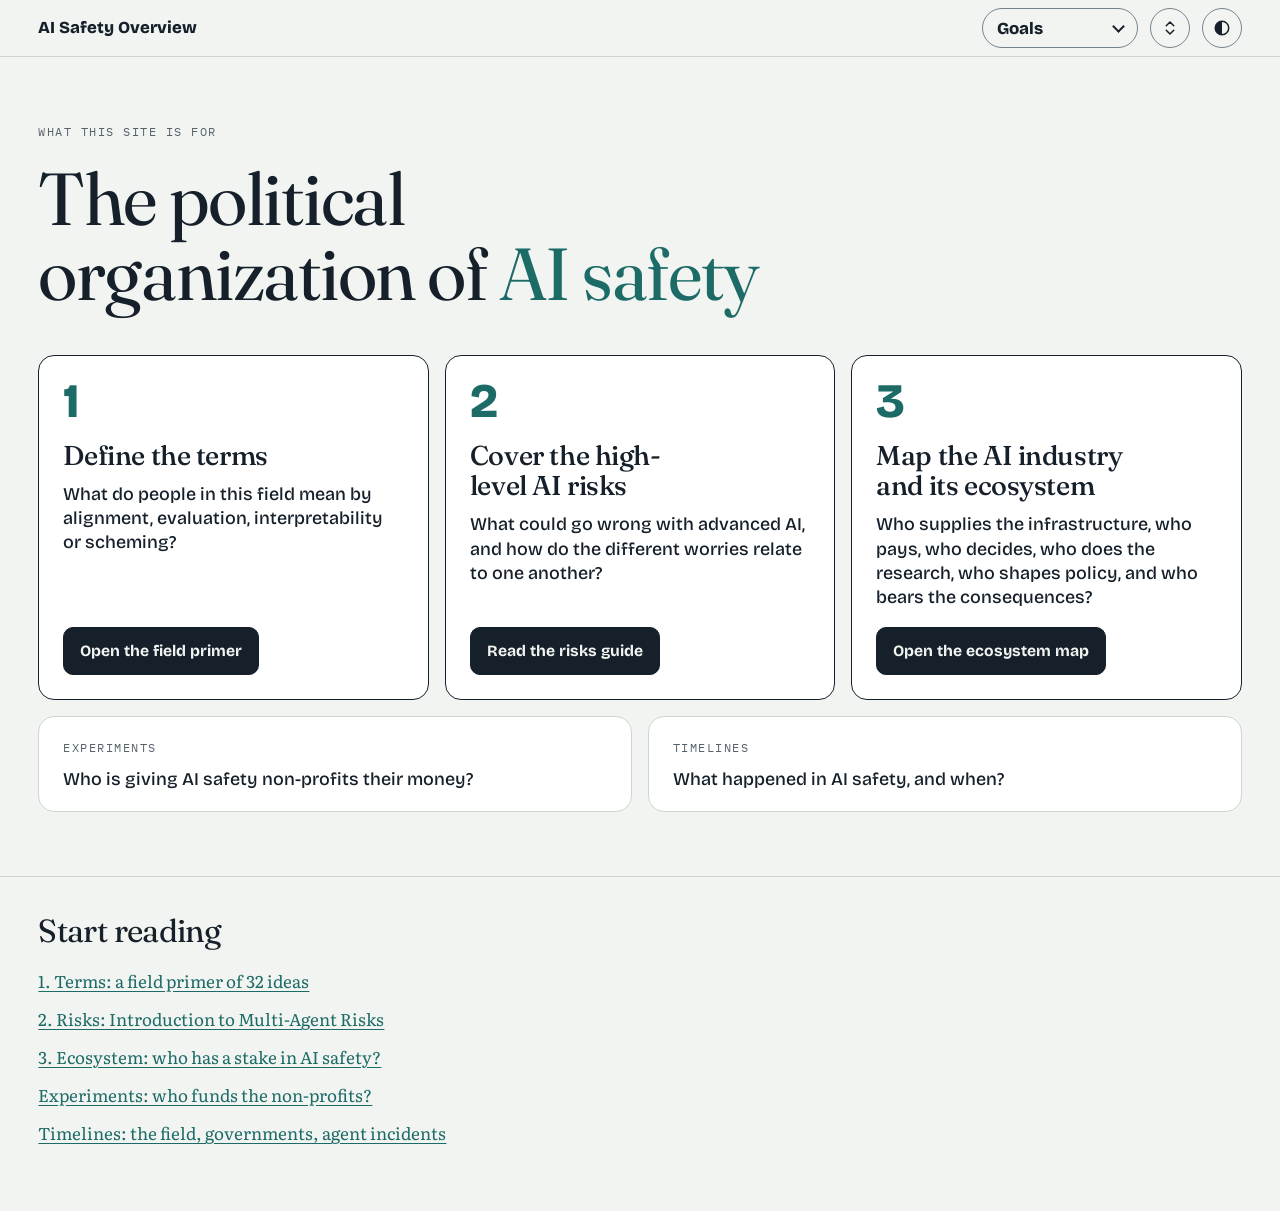
==== index.html @ 22761ad8 "Goals page: drop the on-the-site/not-yet layers and the later goals, and give the three cards one sh" ====
<!doctype html>
<html lang="en">
<head>
<meta charset="utf-8">
<meta name="viewport" content="width=device-width, initial-scale=1">
<title>AI Safety Overview</title>
<meta name="description" content="AI safety for political scientists: the risks, the terms, and who holds the money and the power.">
<meta name="color-scheme" content="light dark">
<script>var t = null; try { t = localStorage.getItem("wam-theme"); } catch (e) {} document.documentElement.setAttribute("data-theme", t === "dark" ? "dark" : "light");
/* The page is shown once it is built (see the last script in the body), so nothing shifts as it loads. */
document.documentElement.classList.add("pre"); setTimeout(function () { document.documentElement.classList.remove("pre"); }, 2500);</script>
<link rel="expect" href="#page-end" blocking="render">
<script type="speculationrules">{"prerender":[{"where":{"selector_matches":"a[href$='.html'], a[href*='.html#']"},"eagerness":"moderate"}]}</script>
<link rel="preconnect" href="https://fonts.googleapis.com">
<link rel="preconnect" href="https://fonts.gstatic.com" crossorigin>
<link rel="stylesheet" href="https://fonts.googleapis.com/css2?family=Fraunces:opsz,wght@9..144,300..700&family=Bricolage+Grotesque:opsz,wght@12..96,500;12..96,700;12..96,800&family=Literata:ital,opsz,wght@0,7..72,400;0,7..72,600;1,7..72,400&family=IBM+Plex+Mono:wght@400;500&display=swap">
<link rel="stylesheet" href="site.css?v=8">
<link rel="stylesheet" href="explore.css?v=2">
<link rel="stylesheet" href="visuals.css?v=2">
<style>
/* Goals page: three doors and two side pages. */
/* A slight margin: the page sits in a 1560px column, narrower than the site's widest and wider than a reading page. */
:root { --wrap: 1560px; }
.hero { padding-block: 64px 44px; display: grid; gap: 20px; }
.hero h1 { max-width: 50rem; }
@media (max-width: 900px) { .hero { padding-block: 40px 28px; } }
.hero h1 { font-size: clamp(2.6rem, 7vw, 4.6rem); font-weight: 400; letter-spacing: -0.02em; line-height: 1.02; }
.hero h1 span { color: var(--accent); }

/* Three doors, all the same shape: question on top, link pinned to the bottom. */
.goals { list-style: none; margin: 0; padding: 0; display: grid; grid-template-columns: repeat(3, minmax(0, 1fr)); gap: 16px; align-items: stretch; }
@media (max-width: 960px) { .goals { grid-template-columns: minmax(0, 1fr); } }
.goal { background: var(--surface); border: 1.5px solid var(--ink); border-radius: 16px; padding: 24px; display: flex; flex-direction: column; gap: 16px; min-width: 0; }
.door-art { margin: -6px -6px 0; border-radius: 10px; overflow: hidden; }
.goal-num { font-family: var(--font-display); font-weight: 800; font-size: 3rem; line-height: .9; color: var(--accent); letter-spacing: -0.03em; }
.goal-main { flex: 1; display: grid; grid-template-rows: auto 1fr auto; gap: 12px; }
.goal-main .asks { font-family: var(--font-display); font-weight: 500; font-size: 1.12rem; line-height: 1.35; }
.goal-main .btn { justify-self: start; align-self: end; margin-top: 6px; }


.extras { display: grid; grid-template-columns: repeat(2, minmax(0, 1fr)); gap: 16px; margin-top: 16px; }
@media (max-width: 720px) { .extras { grid-template-columns: minmax(0, 1fr); } }
.extra { background: var(--surface); border: 1px solid var(--line); border-radius: 16px; padding: 20px 24px; display: grid; gap: 10px; align-content: start; text-decoration: none; color: var(--ink); transition: border-color .15s; }
.extra:hover { border-color: var(--ink); }
.extra .asks { font-family: var(--font-display); font-weight: 500; font-size: 1.12rem; line-height: 1.35; }

</style>
</head>
<body>
<a class="skip" href="#main">Skip to content</a>

<header class="topbar">
  <div class="bar">
    <a class="site-name" href="index.html" aria-label="AI Safety Overview"><svg viewBox="0 0 24 24" fill="none" stroke="currentColor" stroke-width="2" stroke-linecap="round" stroke-linejoin="round" aria-hidden="true"><path d="M4 11l8-7 8 7v9h-5v-6H9v6H4z"/></svg><span>AI Safety Overview</span></a>
    <div class="site-menu">
      <button class="site-btn" id="siteBtn" type="button" aria-expanded="false" aria-controls="siteLinks" title="Site pages"><span class="site-page" id="sitePage">Goals</span></button>
      <nav class="site-links" id="siteLinks" aria-label="Site pages">
        <a href="index.html" aria-current="page">Goals</a>
        <a href="terms.html"><span class="n">1</span>Terms</a>
        <a href="multi-agent-risks.html"><span class="n">2</span>Risks</a>
        <a href="ecosystem.html"><span class="n">3</span>Ecosystem</a>
        <a href="experiments.html">Experiments</a>
        <a href="timelines.html">Timelines</a>
      </nav>
    </div>
    <button class="icon-btn" id="themeBtn" type="button" aria-label="Switch colour theme"><svg viewBox="0 0 24 24" fill="none" stroke="currentColor" stroke-width="2" aria-hidden="true"><circle cx="12" cy="12" r="9"/><path d="M12 3a9 9 0 0 0 0 18z" fill="currentColor" stroke="none"/></svg></button>
  </div>
</header>

<main id="main" tabindex="-1">
  <div class="wrap">
    <div class="hero">
      <span class="eyebrow">What this site is for</span>
      <h1>The political organization of <span>AI safety</span></h1>
    </div>

    <!-- ============ THE THREE GOALS ============ -->
    <section aria-labelledby="goalsHead" style="padding-bottom:24px">
      <h2 class="vh" id="goalsHead">The three goals</h2>
      <ol class="goals">
        <li class="goal" id="goal-terms">
          <figure class="slot door-art" data-visual="door-terms" hidden></figure>
          <span class="goal-num" aria-hidden="true">1</span>
          <div class="goal-main">
            <h3>Define the terms</h3>
            <p class="asks">What do people in this field mean by alignment, evaluation, interpretability or scheming?</p>
            <a class="btn" href="terms.html">Open the field primer</a>
          </div>
        </li>

        <li class="goal" id="goal-risks">
          <figure class="slot door-art" data-visual="door-risks" hidden></figure>
          <span class="goal-num" aria-hidden="true">2</span>
          <div class="goal-main">
            <h3>Cover the high-level AI risks</h3>
            <p class="asks">What could go wrong with advanced AI, and how do the different worries relate to one another?</p>
            <a class="btn" href="multi-agent-risks.html">Read the risks guide</a>
          </div>
        </li>

        <li class="goal" id="goal-ecosystem">
          <figure class="slot door-art" data-visual="door-ecosystem" hidden></figure>
          <span class="goal-num" aria-hidden="true">3</span>
          <div class="goal-main">
            <h3>Map the AI industry and its ecosystem</h3>
            <p class="asks">Who supplies the infrastructure, who pays, who decides, who does the research, who shapes policy, and who bears the consequences?</p>
            <a class="btn" href="ecosystem.html">Open the ecosystem map</a>
          </div>
        </li>
      </ol>
      <div class="extras">
        <a class="extra" href="experiments.html"><span class="eyebrow">Experiments</span><span class="asks">Who is giving AI safety non-profits their money?</span></a>
        <a class="extra" href="timelines.html"><span class="eyebrow">Timelines</span><span class="asks">What happened in AI safety, and when?</span></a>
      </div>
    </section>

  </div>
</main>

<footer>
  <div class="wrap">
    <h2>Start reading</h2>
    <div class="res">
      <a href="terms.html">1. Terms: a field primer of 32 ideas</a>
      <a href="multi-agent-risks.html">2. Risks: Introduction to Multi-Agent Risks</a>
      <a href="ecosystem.html">3. Ecosystem: who has a stake in AI safety?</a>
      <a href="experiments.html">Experiments: who funds the non-profits?</a>
      <a href="timelines.html">Timelines: the field, governments, agent incidents</a>
    </div>
  </div>
</footer>

<script src="site.js?v=4"></script>
<script src="explore.js?v=5"></script>
<script src="visuals.js?v=2"></script>
<i id="page-end" hidden></i>
<script>document.documentElement.classList.remove("pre");</script>
</body>
</html>
---- site.css ----
/* Shared by the goals page (index.html) and the ecosystem page (ecosystem.html).
   Tokens and base components match the inline styles in multi-agent-risks.html. */
:root {
  --bg: #F2F4F1;
  --surface: #FFFFFF;
  --surface-2: #E8ECE7;
  --ink: #16202A;
  --muted: #56626C;
  --line: #CFD6D0;
  --accent: #1D6B67;
  --accent-soft: #D5E7E4;
  --mis: #B07A08;
  --mis-soft: #F4E7C8;
  --con: #B8374A;
  --con-soft: #F5D9DD;
  --col: #5846B4;
  --col-soft: #E2DEF6;
  --line-strong: #74828A;
  --mis-ink: #7A5200;
  --con-ink: #9C2A3D;
  --on-fill: #FFFFFF;
  --font-title: "Fraunces", "Bricolage Grotesque", Georgia, serif;
  --font-display: "Bricolage Grotesque", "Avenir Next", "Segoe UI", system-ui, sans-serif;
  --font-body: "Literata", Georgia, "Times New Roman", serif;
  --font-mono: "IBM Plex Mono", ui-monospace, "SF Mono", Menlo, monospace;
  --measure: 66ch;
  /* One page width for the whole site. The risks guide's rail sits inside this, not beside it. It is wide enough to use a large screen,
     and --gutter is the room kept clear at each side of it. */
  --wrap: 1840px;
  --gutter: clamp(20px, 3vw, 56px);
}
/* Light is the default: each page sets data-theme="light" unless the reader has chosen dark. */
:root[data-theme="light"] { color-scheme: light; }
@media (prefers-color-scheme: dark) {
  :root:not([data-theme="light"]) {
    --bg: #0F1519; --surface: #172027; --surface-2: #1E2931; --ink: #E6ECE9; --muted: #9AA7AF; --line: #2C3943;
    --accent: #5BBDB4; --accent-soft: #173A38;
    --mis: #E3AE45; --mis-soft: #3A2E12; --con: #EE6F80; --con-soft: #3F1D24; --col: #9C8EF2; --col-soft: #29244A;
    --line-strong: #6E7F8A; --mis-ink: #E3AE45; --con-ink: #EE6F80; --on-fill: #0F1519; color-scheme: dark;
  }
}
:root[data-theme="dark"] {
  --bg: #0F1519; --surface: #172027; --surface-2: #1E2931; --ink: #E6ECE9; --muted: #9AA7AF; --line: #2C3943;
  --accent: #5BBDB4; --accent-soft: #173A38;
  --mis: #E3AE45; --mis-soft: #3A2E12; --con: #EE6F80; --con-soft: #3F1D24; --col: #9C8EF2; --col-soft: #29244A;
  --line-strong: #6E7F8A; --mis-ink: #E3AE45; --con-ink: #EE6F80; --on-fill: #0F1519; color-scheme: dark;
}

* { box-sizing: border-box; }
[hidden] { display: none !important; }
html { scroll-behavior: smooth; scroll-padding-top: 72px; }
@media (prefers-reduced-motion: reduce) { html { scroll-behavior: auto; } *, *::before, *::after { animation: none !important; transition: none !important; } }
body { margin: 0; background: var(--bg); color: var(--ink); font-family: var(--font-body); font-size: 17px; line-height: 1.62; accent-color: var(--accent); caret-color: var(--accent); }

/* Moving between pages. The next page is held back until it is built, then the two cross-fade; the bar keeps its place
   through the change. Where the browser cannot do that, the page still appears only once it is built. */
html { background: var(--bg); }
html.pre body { opacity: 0; }
@view-transition { navigation: auto; }
.topbar { view-transition-name: site-bar; }
::view-transition-old(root), ::view-transition-new(root) { animation-duration: .24s; }
@media (prefers-reduced-motion: reduce) {
  ::view-transition-group(*), ::view-transition-old(*), ::view-transition-new(*) { animation: none !important; }
}
::selection { background: var(--accent); color: var(--on-fill); }
main:focus { outline: none; }
.skip { position: absolute; left: 12px; top: -64px; z-index: 40; background: var(--ink); color: var(--bg); font-family: var(--font-display); font-weight: 700; padding: 10px 14px; border-radius: 8px; text-decoration: none; }
.skip:focus { top: 12px; }
.vh { position: absolute; width: 1px; height: 1px; overflow: hidden; clip-path: inset(50%); white-space: nowrap; }
.wrap { max-width: var(--wrap); margin: 0 auto; padding-inline: var(--gutter); }
@media (max-width: 480px) { :root { --gutter: 16px; } body { font-size: 16px; } }

/* Titles are set in Fraunces, light at large sizes and firmer as they get smaller. Labels, buttons and the map keep the display face. */
h1, h2, h3, h4 { font-family: var(--font-title); font-optical-sizing: auto; line-height: 1.12; text-wrap: balance; margin: 0; letter-spacing: -0.02em; }
h1 { font-weight: 400; }
h2 { font-size: clamp(1.9rem, 4.2vw, 2.7rem); font-weight: 400; }
h3 { font-size: clamp(1.35rem, 2.6vw, 1.7rem); font-weight: 500; letter-spacing: -0.015em; }
h4 { font-size: 1.08rem; font-weight: 600; letter-spacing: -0.01em; }
p { margin: 0; text-wrap: pretty; }
a { color: var(--accent); text-underline-offset: 3px; }
a:focus-visible, button:focus-visible, input:focus-visible, select:focus-visible, summary:focus-visible, [tabindex]:focus-visible { outline: 3px solid var(--accent); outline-offset: 2px; border-radius: 4px; }
.prose { max-width: var(--measure); display: grid; gap: 1em; }
.prose ul { margin: 0; padding-left: 1.2em; display: grid; gap: .4em; }
.eyebrow { font-family: var(--font-mono); font-size: .78rem; letter-spacing: .12em; text-transform: uppercase; color: var(--muted); }
.mono { font-family: var(--font-mono); }
.small { font-size: .88rem; color: var(--muted); }
strong { font-weight: 600; }

/* The site's name leads the bar and goes to the goals page. Where the bar is short of room it is a home button. */
.site-name { display: inline-flex; align-items: center; flex: none; min-height: 40px; margin-right: auto; font-family: var(--font-display); font-weight: 800; font-size: 1.05rem; color: var(--ink); text-decoration: none; white-space: nowrap; }
.site-name svg { display: none; width: 18px; height: 18px; }
/* Page menu: the links between the pages of the site, behind one button at the right of the bar. The button names the page it is on.
   It is one width and sits just before the theme switch on every page, so it does not move from page to page. */
.site-menu { position: relative; flex: none; }
.site-btn { display: inline-flex; align-items: center; justify-content: space-between; gap: 10px; box-sizing: border-box; width: 9.75rem; min-height: 40px; padding: 0 14px; background: none; border: 1px solid var(--line-strong); border-radius: 999px; color: var(--ink); font-family: var(--font-display); font-weight: 800; font-size: 1.05rem; white-space: nowrap; cursor: pointer; transition: background-color .15s; }
.site-btn:hover, .site-btn[aria-expanded="true"] { background: var(--surface-2); }
.site-btn::after { content: ""; flex: none; width: 7px; height: 7px; margin-top: -3px; border: solid; border-width: 0 2px 2px 0; transform: rotate(45deg); transition: transform .16s; }
.site-btn[aria-expanded="true"]::after { transform: rotate(-135deg); margin-top: 3px; }
.site-links { display: none; position: absolute; right: 0; top: calc(100% + 8px); z-index: 2; min-width: 15rem; flex-direction: column; gap: 2px; padding: 8px; background: var(--surface); border: 1px solid var(--line); border-radius: 14px; box-shadow: 0 8px 20px -8px rgb(0 0 0 / .35); max-height: calc(100dvh - 100px); overflow-y: auto; }
.site-links.open { display: flex; }
.site-links a { font-family: var(--font-display); font-weight: 500; font-size: 1rem; color: var(--ink); text-decoration: none; padding: 0 12px; min-height: 44px; border-radius: 10px; white-space: nowrap; display: flex; align-items: center; gap: 8px; transition: background-color .15s; }
.site-links a:hover { background: var(--surface-2); }
.site-links a[aria-current] { color: var(--accent); background: var(--accent-soft); font-weight: 700; }
.site-links .n { font-family: var(--font-mono); font-size: .72rem; font-weight: 400; line-height: 1; width: 20px; height: 20px; border-radius: 50%; border: 1.5px solid currentColor; display: grid; place-items: center; flex: none; }
@media (max-width: 1439px) {
  .bar:has(.chapters) .site-name { width: 40px; justify-content: center; border: 1px solid var(--line-strong); border-radius: 50%; }
  .bar:has(.chapters) .site-name span { display: none; }
  .bar:has(.chapters) .site-name svg { display: block; }
}
/* on a phone there is no room for the home button beside a Contents menu; Goals is the first entry of the page menu */
@media (max-width: 480px) { .bar:has(.toc-btn) .site-name { display: none; } .site-btn { width: 9.5rem; padding: 0 12px; } }
@media (max-width: 700px) {
  .site-name { width: 40px; justify-content: center; border: 1px solid var(--line-strong); border-radius: 50%; }
  .site-name span { display: none; }
  .site-name svg { display: block; }
}
@media (pointer: coarse) { .site-btn, .site-name { min-height: 44px; } .site-links a { min-height: 48px; } }
@media (pointer: coarse) and (max-width: 1439px) { .bar:has(.chapters) .site-name { width: 44px; } }
@media (pointer: coarse) and (max-width: 700px) { .site-name { width: 44px; } }

/* The bar: one row on every page, the full width of the window. The site's name, this page's sections, the page menu, the switches.
   Below 1060px the sections fold into a Contents menu. */
.topbar { position: sticky; top: env(safe-area-inset-top, 0px); z-index: 20; background: color-mix(in srgb, var(--bg) 92%, transparent); backdrop-filter: blur(8px); border-bottom: 1px solid var(--line); }
.bar { display: flex; align-items: center; gap: 12px; min-height: 56px; padding-inline: var(--gutter); position: relative; }
.chapters { display: flex; gap: 0; overflow-x: auto; scrollbar-width: none; flex: 1; min-width: 0; }
.chapters::-webkit-scrollbar { display: none; }
.chapters a { font-family: var(--font-display); font-weight: 500; font-size: .86rem; color: var(--muted); text-decoration: none; padding: 0 7px; min-height: 40px; border-radius: 999px; white-space: nowrap; display: inline-flex; align-items: center; gap: 6px; transition: color .15s, background-color .15s; }
.chapters a:hover { color: var(--ink); background: var(--surface-2); }
.chapters a.active { color: var(--accent); background: var(--accent-soft); }
.chapters .n { font-family: var(--font-mono); font-size: .72rem; line-height: 1; width: 20px; height: 20px; border-radius: 50%; border: 1.5px solid var(--line-strong); display: grid; place-items: center; flex: none; }
.chapters a.active .n { border-color: currentColor; }
.progress { position: absolute; left: 0; bottom: -1px; height: 3px; background: var(--accent); width: 100%; transform: scaleX(0); transform-origin: 0 50%; }
.icon-btn { flex: none; width: 40px; height: 40px; display: grid; place-items: center; background: none; border: 1px solid var(--line-strong); color: var(--ink); border-radius: 50%; cursor: pointer; transition: background-color .15s; }
.icon-btn:hover { background: var(--surface-2); }
.icon-btn svg { width: 18px; height: 18px; }
.toc-btn { display: none; margin-left: auto; min-width: 0; align-items: center; gap: 8px; font-family: var(--font-display); font-weight: 600; font-size: .9rem; color: var(--ink); background: none; border: 1px solid var(--line-strong); border-radius: 999px; min-height: 40px; padding: 0 14px; cursor: pointer; }
.toc-btn span { overflow: hidden; text-overflow: ellipsis; white-space: nowrap; }
.toc-btn::after { content: ""; flex: none; width: 7px; height: 7px; margin-top: -3px; border: solid; border-width: 0 2px 2px 0; transform: rotate(45deg); transition: transform .16s; }
.toc-btn[aria-expanded="true"]::after { transform: rotate(-135deg); margin-top: 3px; }
@media (max-width: 1059px) {
  .toc-btn { display: inline-flex; }
  .chapters { display: none; position: absolute; left: 12px; right: 12px; top: calc(100% + 8px); flex-direction: column; gap: 2px; padding: 8px; background: var(--surface); border: 1px solid var(--line); border-radius: 14px; box-shadow: 0 8px 20px -8px rgb(0 0 0 / .35); max-height: calc(100dvh - 140px); overflow-y: auto; }
  .chapters.open { display: flex; }
  .chapters a { min-height: 48px; font-size: 1rem; padding: 0 12px; border-radius: 10px; }
}
@media (max-width: 480px) {
  .bar { gap: 10px; }
  .toc-btn { padding: 0 12px; }
}

.btn { font-family: var(--font-display); font-weight: 700; font-size: .98rem; border-radius: 10px; padding: 10px 16px; min-height: 44px; border: 1.5px solid var(--ink); background: var(--ink); color: var(--bg); cursor: pointer; text-decoration: none; display: inline-flex; align-items: center; gap: 8px; transition: background-color .15s, border-color .15s, color .15s, transform .12s; }
.btn:hover { background: var(--accent); border-color: var(--accent); color: var(--on-fill); }
.btn:active { transform: translateY(1px); }
.btn.ghost { background: transparent; color: var(--ink); }
.btn.ghost:hover { background: var(--surface-2); border-color: var(--ink); color: var(--ink); }
.btn.sm { font-size: .88rem; padding: 7px 14px; border-radius: 8px; min-height: 40px; }

/* Chips are always jump links. */
.chip { font-family: var(--font-display); font-weight: 500; font-size: .88rem; padding: 0 12px; min-height: 36px; display: inline-flex; align-items: center; border-radius: 8px; background: var(--surface-2); color: var(--ink); text-decoration: none; border: 1px solid var(--line-strong); transition: color .15s, border-color .15s; }
.chip:hover { border-color: var(--accent); color: var(--accent); }

section.chapter { padding: 56px 0 24px; border-top: 1px solid var(--line); }
.chapter-head { display: grid; gap: 10px; margin-bottom: 28px; max-width: 48rem; }
.chapter-num { font-family: var(--font-mono); font-size: .8rem; color: var(--accent); letter-spacing: .08em; text-transform: uppercase; }
.sub { padding-top: 40px; display: grid; gap: 22px; }
.tag { font-family: var(--font-mono); font-size: .76rem; text-transform: uppercase; letter-spacing: .1em; padding: 3px 8px; border-radius: 6px; background: var(--surface-2); color: var(--muted); white-space: nowrap; }
.tag.accent { background: var(--accent-soft); color: var(--accent); }
.tag.warn { background: var(--mis-soft); color: var(--mis-ink); }
.callout { background: var(--accent-soft); border-radius: 12px; padding: 16px 18px; max-width: 46rem; font-size: .96rem; }
.callout b { font-family: var(--font-display); }
.link-btn { font: inherit; color: var(--accent); background: none; border: 0; padding: 0; min-height: 40px; text-decoration: underline; text-underline-offset: 3px; cursor: pointer; }

footer { border-top: 1px solid var(--line); padding-block: 36px 60px; margin-top: 40px; }
footer .wrap { display: grid; gap: 14px; }
footer h2 { font-size: clamp(1.5rem, 3vw, 2rem); }
.res { display: grid; gap: 2px; justify-items: start; }
.res a { display: inline-flex; align-items: center; min-height: 36px; }

@media (pointer: coarse) {
  .btn.sm, .chip, .chapters a, .link-btn { min-height: 44px; }
  .icon-btn { width: 44px; height: 44px; }
}
---- explore.css ----
/* Explore layer, shared by every page (see explore.js). Each idea shows a picture and something to try;
   the full text sits one click behind it in a layer. Tokens come from the page; nothing here redefines them. */

/* ---------- Unit: one idea. What it says on the left, what you can try on the right, layers beneath. ---------- */
.unit { --k: var(--accent); --k-ink: var(--accent); --k-soft: var(--accent-soft); }
.unit.mis { --k: var(--mis); --k-ink: var(--mis-ink); --k-soft: var(--mis-soft); }
.unit.con { --k: var(--con); --k-ink: var(--con-ink); --k-soft: var(--con-soft); }
.unit.col { --k: var(--col); --k-ink: var(--col); --k-soft: var(--col-soft); }
.unit-top { display: grid; gap: 22px 44px; align-items: start; }
.unit-say { display: grid; gap: 18px; align-content: start; min-width: 0; }
@media (min-width: 1000px) {
  .unit-top:has(> .stage > :not([hidden])) { grid-template-columns: minmax(0, .82fr) minmax(0, 1.18fr); }
  .unit-top:has(> .stage > :not([hidden])) > .unit-say { position: sticky; top: 88px; }
}
.stage { display: grid; gap: 16px; min-width: 0; }
.stage:not(:has(> :not([hidden]))) { display: none; }

/* The everyday example that makes the definition concrete. */
.picture { margin: 0; display: grid; gap: 6px; max-width: 40rem; }
/* the label carries the unit's colour with a short rule beside it; the example itself has no box or bar */
.picture-label { display: flex; align-items: center; gap: 10px; font-family: var(--font-mono); font-size: .74rem; letter-spacing: .1em; text-transform: uppercase; color: var(--k-ink); }
.picture-label::after { content: ""; flex: 0 1 3rem; height: 1px; background: var(--k); }
.picture p { font-size: 1.04rem; }

/* A visual slot. Empty slots stay hidden until visuals.js registers something for them. */
[data-visual][hidden] { display: none !important; }
.slot { margin: 0; min-width: 0; }
.slot > svg, .slot > img, .slot > canvas { display: block; width: 100%; height: auto; }
.lab-stage { display: grid; gap: 16px; min-width: 0; }

/* ---------- Layer: a closed row that says what is inside it. ---------- */
.layers { display: grid; gap: 8px; max-width: 64rem; }
.layers-label { font-family: var(--font-mono); font-size: .74rem; letter-spacing: .1em; text-transform: uppercase; color: var(--muted); margin-bottom: 2px; }
.layer { background: var(--surface); border: 1px solid var(--line); border-radius: 12px; min-width: 0; transition: border-color .15s; }
.layer[open] { border-color: var(--ink); }
/* The title keeps a floor, so in a narrow column the hook's figures wrap onto another line instead of crushing it. */
.layer > summary { list-style: none; cursor: pointer; display: grid; grid-template-columns: 9.6rem minmax(13rem, 1fr) auto 20px; gap: 6px 18px; align-items: center; padding: 12px 16px; min-height: 60px; border-radius: 11px; transition: background-color .15s; }
.layer > summary::-webkit-details-marker { display: none; }
.layer > summary:hover { background: var(--surface-2); }
.layer[open] > summary { border-radius: 11px 11px 0 0; }
/* the marker before the kind fills in once the reader has opened this layer */
.layer-kind { display: inline-flex; align-items: center; gap: 9px; font-family: var(--font-mono); font-size: .74rem; letter-spacing: .09em; text-transform: uppercase; color: var(--k-ink, var(--accent)); }
.layer-kind::before { content: ""; flex: none; width: 9px; height: 9px; border-radius: 50%; border: 1.5px solid var(--k, var(--accent)); transition: background-color .2s; }
.layer.seen .layer-kind::before, .layer[open] .layer-kind::before { background: var(--k, var(--accent)); }
.layer-what { display: grid; gap: 2px; min-width: 0; }
.layer-title { font-family: var(--font-display); font-weight: 700; font-size: 1.04rem; line-height: 1.25; }
.layer-inside { font-size: .86rem; line-height: 1.4; color: var(--muted); }
/* the number that makes the case worth opening */
.layer-hook { display: flex; gap: 6px 18px; flex-wrap: wrap; justify-content: flex-end; align-items: baseline; font-family: var(--font-display); font-size: .84rem; font-weight: 500; line-height: 1.2; color: var(--muted); text-align: right; max-width: 30rem; }
.layer-hook span { display: inline-flex; align-items: baseline; gap: 7px; white-space: nowrap; }
.layer-hook b { font-weight: 800; font-size: 1.45rem; letter-spacing: -0.02em; font-variant-numeric: tabular-nums; color: var(--k-ink, var(--accent)); white-space: nowrap; }
.layer > summary::after { content: ""; grid-column: -2; justify-self: center; width: 14px; height: 14px; background: linear-gradient(var(--ink), var(--ink)) center / 100% 2px no-repeat, linear-gradient(var(--ink), var(--ink)) center / 2px 100% no-repeat; transition: transform .2s cubic-bezier(.16, 1, .3, 1); }
.layer[open] > summary::after { transform: rotate(45deg); }
.layer-body { padding: 6px 16px 20px; display: grid; gap: 20px; grid-template-columns: minmax(0, 1fr); border-top: 1px dashed var(--line); padding-top: 18px; }
@media (prefers-reduced-motion: no-preference) {
  .layer[open] > .layer-body { animation: layer-in .28s cubic-bezier(.16, 1, .3, 1); }
  @keyframes layer-in { from { opacity: 0; transform: translateY(-6px); } }
}
@media (max-width: 720px) {
  .layer > summary { grid-template-columns: minmax(0, 1fr) 20px; gap: 4px 12px; padding: 12px 14px; }
  .layer-kind, .layer-what, .layer-hook { grid-column: 1; }
  .layer-hook { justify-content: flex-start; text-align: left; max-width: none; margin-top: 2px; }
  .layer > summary::after { grid-column: 2; grid-row: 1 / span 3; }
  .layer-body { padding-inline: 14px; }
}

/* ---------- Choice controls, shared by every page. Two kinds, and the difference is the point. ---------- */
/* A segmented bar: one row, one choice, and a fill that marks it. Every option takes the same share of the bar,
   so the fill says which option is chosen and not how long its label happens to be. Where the bar is stretched by
   its parent the share is a fraction of that width; where it sits inline the options match the widest of them. */
.seg { display: grid; grid-auto-flow: column; grid-auto-columns: minmax(0, 1fr); border: 1.5px solid var(--line-strong); border-radius: 10px; overflow: hidden; }
.seg button { font-family: var(--font-mono); font-size: .82rem; line-height: 1.3; text-align: center; background: transparent; border: 0; padding: 8px 10px; min-height: 40px; color: var(--muted); cursor: pointer; transition: background-color .15s, color .15s; }
.seg button:hover:not([aria-pressed="true"]) { background: var(--surface-2); color: var(--ink); }
.seg button[aria-pressed="true"] { background: var(--ink); color: var(--bg); }

/* Chips: a set of filters that runs onto as many rows as it needs. Each one is its own bordered shape with no bar
   behind it, so they keep their own widths; an even split would only stretch the short ones. */
.pills, .theme-chips { display: flex; flex-wrap: wrap; gap: 8px; }
.pills { margin-bottom: 12px; }
.pills button, .theme-chips button { font-family: var(--font-display); font-weight: 500; font-size: .88rem; padding: 0 13px; min-height: 38px; border-radius: 999px; border: 1px solid var(--line-strong); background: var(--surface); color: var(--muted); cursor: pointer; transition: color .15s, border-color .15s; }
.pills button:hover, .theme-chips button:hover { color: var(--ink); border-color: var(--ink); }
.pills button[aria-pressed="true"], .theme-chips button[aria-pressed="true"] { background: var(--ink); color: var(--bg); border-color: var(--ink); }
.pills button .c { font-family: var(--font-mono); font-size: .76rem; margin-left: 4px; opacity: .8; }
@media (pointer: coarse) { .pills button, .theme-chips button, .seg button { min-height: 44px; } }

/* ---------- Terms explained in place (see terms.js). The page keeps its glossary; this marks the first use. ---------- */
.term { text-decoration: underline dotted var(--accent); text-decoration-thickness: 1.5px; text-underline-offset: 4px; cursor: help; border-radius: 3px; }
.term:hover, .term[aria-describedby] { background: var(--accent-soft); }
.tip { position: absolute; z-index: 30; left: 0; top: 0; max-width: min(22rem, calc(100vw - 24px)); background: var(--ink); color: var(--bg); border-radius: 10px; padding: 12px 14px; font-size: .9rem; line-height: 1.45; box-shadow: 0 12px 28px -12px rgb(0 0 0 / .5); pointer-events: none; visibility: hidden; opacity: 0; transform: translateY(4px); transition: opacity .14s, transform .14s cubic-bezier(.16, 1, .3, 1), visibility .14s; }
.tip.show { visibility: visible; opacity: 1; transform: none; }
.tip b { font-family: var(--font-display); display: block; margin-bottom: 2px; }

/* Existing blocks, once they sit inside a layer. */
.layer-body .explain-grid { grid-template-columns: repeat(auto-fit, minmax(min(100%, 17rem), 1fr)); }
.layer-body .explain { background: var(--surface-2); border-color: transparent; }
.layer-body .directions { max-width: none; }
.layer-body .directions > h4 { display: none; }
.layer-body .dossier { margin: 0; }
.layer-body .callout { max-width: none; }
.case-row { display: grid; grid-template-columns: repeat(auto-fit, minmax(min(100%, 21rem), 1fr)); gap: 18px; align-items: start; }
.case-row .case { max-width: none; }
.layer-body .impl-list { list-style: none; margin: 0; padding: 0; display: grid; grid-template-columns: repeat(auto-fit, minmax(min(100%, 19rem), 1fr)); gap: 16px 28px; }
.layer-body .impl-list li { font-size: .95rem; }
.layer-body .impl-list b { display: block; font-family: var(--font-display); }

/* ---------- Folded region (explore.js fold): a host keeps its heading, the rest waits behind a button. ---------- */
.fold-region { display: contents; }
.fold-region[hidden] { display: none; }
.fold-region > .fold { max-width: none; }
.fold-toggle { justify-self: start; display: inline-flex; align-items: center; gap: 10px; min-height: 40px; padding: 0 14px 0 12px; margin-top: 4px; font-family: var(--font-display); font-weight: 700; font-size: .9rem; color: var(--ink); background: var(--surface); border: 1.5px solid var(--line-strong); border-radius: 999px; cursor: pointer; transition: border-color .15s, background-color .15s; }
.fold-toggle::before { content: ""; flex: none; width: 12px; height: 12px; background: linear-gradient(currentColor, currentColor) center / 100% 2px no-repeat, linear-gradient(currentColor, currentColor) center / 2px 100% no-repeat; transition: transform .2s cubic-bezier(.16, 1, .3, 1); }
.fold-toggle[aria-expanded="true"]::before { transform: rotate(45deg); }
.fold-toggle:hover { border-color: var(--ink); background: var(--surface-2); }
.fold-host.seen > .fold-toggle { border-color: var(--accent); }
.fold-host.is-open > .fold-toggle { margin-bottom: 18px; }
@media (pointer: coarse) { .fold-toggle { min-height: 44px; } }

/* ---------- Open-all switch ---------- */
.mode-btn .i-close, .mode-btn[aria-pressed="true"] .i-open { display: none; }
.mode-btn[aria-pressed="true"] .i-close { display: inline; }
.mode-btn[aria-pressed="true"] { background: var(--ink); color: var(--bg); border-color: var(--ink); }
.mode-fab { display: none; position: fixed; right: 14px; bottom: calc(14px + env(safe-area-inset-bottom, 0px)); z-index: 25; width: 48px; height: 48px; background: var(--surface); box-shadow: 0 6px 16px -6px rgb(0 0 0 / .45); }
@media (max-width: 700px) { .bar .mode-btn { display: none; } .mode-fab { display: grid; } }
.how-to-read { display: flex; flex-wrap: wrap; align-items: center; gap: 10px 16px; max-width: 46rem; padding: 14px 16px; border: 1px dashed var(--line-strong); border-radius: 12px; font-size: .92rem; }
.how-to-read p { flex: 1 1 18rem; }
.how-to-read b { font-family: var(--font-display); }

@media print {
  .fold-toggle, .mode-btn, .mode-fab, .how-to-read { display: none !important; }
  .fold-region[hidden] { display: contents !important; }
}
---- visuals.css ----
/* Visuals for the risks guide: the drawings and toy models that sit in the page's [data-visual] slots.
   The page owns the frame around each one (.lab, .lab-head, .lab-note, .case, .seg, .btn, .controls, .readout);
   this file owns what is inside the slot. Colours and fonts come from the page's tokens: use var(--accent),
   var(--mis), var(--con), var(--col), var(--ink), var(--muted), var(--line), var(--surface), var(--surface-2),
   var(--bg) and the --font-* families, so every visual follows the light and dark themes. */

/* Table grab (restaurant example) */
.grab { display: grid; gap: 18px; }
.grab-steps { margin: 0; padding-left: 1.3em; display: grid; gap: 4px; font-size: .95rem; }
.grab-scene { display: grid; grid-template-columns: minmax(0, 1.3fr) minmax(0, 1fr); gap: 20px; align-items: start; }
@media (max-width: 700px) { .grab-scene { grid-template-columns: minmax(0, 1fr); } }
.town { display: grid; grid-template-columns: repeat(2, minmax(0, 1fr)); gap: 10px; }
.rest { background: var(--surface-2); border-radius: 10px; padding: 10px 12px; display: grid; gap: 8px; }
.rest-name { font-family: var(--font-display); font-weight: 700; font-size: .92rem; }
.rest-tables { display: flex; gap: 8px; }
.tb { width: 44px; height: 44px; border-radius: 8px; border: 1.5px solid var(--line); background: var(--surface); display: grid; place-items: center; font-family: var(--font-mono); font-size: .74rem; color: var(--muted); transition: background .3s, border-color .3s, color .3s; }
.tb.eat { background: var(--accent-soft); border-color: var(--accent); color: var(--accent); }
.tb.empty { background: transparent; border-style: dashed; border-color: var(--con); color: var(--con); }
.diners { display: grid; grid-template-columns: repeat(4, minmax(0, 1fr)); gap: 10px; }
.dn { display: grid; justify-items: center; gap: 4px; font-size: .78rem; color: var(--muted); }
.dn i { width: 40px; height: 40px; border-radius: 50%; display: grid; place-items: center; font-style: normal; font-family: var(--font-mono); font-size: .72rem; border: 2px solid transparent; transition: background .3s, color .3s; }
.dn.fed i { background: var(--accent); color: var(--bg); }
.dn.hungry i { background: var(--con); color: var(--bg); }
.dn.ai i { border-color: var(--ink); }
.punch { font-family: var(--font-display); font-weight: 700; font-size: clamp(1.1rem, 2.4vw, 1.35rem); line-height: 1.3; max-width: 44rem; min-height: 2.6em; }
#grabPick { flex-wrap: wrap; }

/* Classifier */
.classifier { display: grid; grid-template-columns: minmax(0, 1fr) minmax(0, 1.2fr); gap: 22px; }
@media (max-width: 860px) { .classifier { grid-template-columns: minmax(0, 1fr); } }
.grid-fig { display: grid; grid-template-columns: 6.2rem repeat(2, minmax(0, 1fr)); grid-template-rows: auto repeat(3, minmax(56px, auto)); gap: 6px; font-size: .88rem; }
.grid-fig .hd { font-family: var(--font-mono); font-size: .76rem; color: var(--muted); display: flex; align-items: center; justify-content: center; text-align: center; text-transform: uppercase; letter-spacing: .06em; }
.grid-fig .rh { justify-content: flex-start; text-align: left; }
.cell { border-radius: 10px; border: 1.5px solid var(--line); display: flex; align-items: center; justify-content: center; text-align: center; padding: 8px; font-family: var(--font-display); font-weight: 700; color: var(--muted); background: var(--surface-2); transition: all .2s; }
.cell.na { font-family: var(--font-mono); font-weight: 400; font-size: .78rem; }
.cell.collusion { grid-column: 3; grid-row: 2 / span 3; }
.cell.on.mis { background: var(--mis-soft); border-color: var(--mis); color: var(--mis-ink); }
.cell.on.con { background: var(--con-soft); border-color: var(--con); color: var(--con-ink); }
.cell.on.col { background: var(--col-soft); border-color: var(--col); color: var(--col); }
.cell.on.na { background: var(--surface); border-color: var(--ink); color: var(--ink); }
.verdict { font-size: .95rem; min-height: 4.5em; }
@media (max-width: 520px) { .grid-fig { grid-template-columns: 4.6rem repeat(2, minmax(0, 1fr)); font-size: .8rem; } .cell { padding: 6px 4px; hyphens: auto; overflow-wrap: anywhere; } }

/* Driving game */
.payoff { display: grid; grid-template-columns: 5.5rem repeat(2, minmax(0, 1fr)); gap: 6px; font-size: .85rem; max-width: 420px; }
.payoff div { border-radius: 8px; padding: 8px; text-align: center; }
.payoff .h { font-family: var(--font-mono); font-size: .76rem; color: var(--muted); display: flex; align-items: center; justify-content: center; }
.payoff .ok { background: var(--accent-soft); }
.payoff .bad { background: var(--con-soft); }
.payoff .hl { outline: 2.5px solid var(--ink); }
.road { position: relative; height: 96px; border-radius: 12px; background: var(--surface-2); overflow: hidden; border: 1px solid var(--line); max-width: 100%; }
.road .lane { position: absolute; left: 0; right: 0; top: 50%; border-top: 2px dashed var(--line); }
.car { position: absolute; width: 58px; height: 34px; border-radius: 8px; display: grid; place-items: center; font-family: var(--font-mono); font-size: .7rem; font-weight: 500; color: var(--on-fill); transition: top .8s ease, left 1.2s ease; }
.car.a { background: var(--accent); left: 22%; }
.car.b { background: var(--col); left: 62%; }
.amb { position: absolute; width: 74px; height: 34px; border-radius: 8px; background: var(--surface); border: 2px solid var(--con); color: var(--con); display: grid; place-items: center; font-family: var(--font-mono); font-size: .7rem; left: -90px; top: 31px; transition: left 1.6s ease; }
.outcome { font-family: var(--font-display); font-weight: 700; font-size: 1.05rem; min-height: 1.6em; }
.outcome.good { color: var(--good); }
.outcome.bad { color: var(--bad); }

/* Lake */
.lake-wrap { display: grid; grid-template-columns: minmax(0, 120px) minmax(0, 1fr); gap: 18px; align-items: end; }
@media (max-width: 520px) { .lake-wrap { grid-template-columns: minmax(0, 1fr); } }
.lake { height: 180px; border-radius: 12px; background: var(--surface-2); border: 1px solid var(--line); position: relative; overflow: hidden; }
.lake .water { position: absolute; inset: 0; background: var(--accent); opacity: .8; transform-origin: bottom; transition: transform .5s ease; }
.lake .lvl { position: absolute; left: 0; right: 0; top: 8px; text-align: center; font-family: var(--font-mono); font-size: .8rem; z-index: 2; }
.fishers { display: grid; grid-template-columns: repeat(4, minmax(0, 1fr)); gap: 8px; }
.fisher { background: var(--surface-2); border-radius: 10px; padding: 8px; text-align: center; display: grid; gap: 2px; }
.fisher .n { font-family: var(--font-mono); font-size: .76rem; color: var(--muted); }
.fisher .v { font-family: var(--font-mono); font-size: 1.1rem; font-variant-numeric: tabular-nums; }
.fisher.you { outline: 2px solid var(--accent); }
.hist { font-family: var(--font-mono); font-size: .76rem; color: var(--muted); max-height: 120px; overflow-y: auto; display: grid; gap: 2px; font-variant-numeric: tabular-nums; }
.status { font-family: var(--font-display); font-weight: 700; }

/* Stego */
.msg { background: var(--surface-2); border-radius: 10px; padding: 14px 16px; font-size: 1rem; line-height: 1.7; }
.msg .k { transition: all .3s; }
.msg.reveal .k { background: var(--col); color: var(--on-fill); border-radius: 3px; padding: 0 2px; font-weight: 600; }
.decoded { font-family: var(--font-mono); font-size: .9rem; min-height: 1.5em; }

/* Network canvas */
canvas { display: block; max-width: 100%; width: 100%; border-radius: 12px; background: var(--surface-2); }

/* Flash crash chart */
.chart-box { overflow-x: auto; }
.chart-box svg { display: block; width: 100%; min-width: 320px; height: auto; }

/* Glossary cards. One card per glossary entry: the term, then its definition on request.
   The face is a fixed height so answering does not move the buttons out from under the pointer. */
.fc { display: grid; gap: 12px; max-width: 46rem; }
.fc-marks { display: flex; gap: 4px; list-style: none; margin: 0; padding: 0; }
.fc-mark { flex: 1; height: 5px; border-radius: 3px; background: color-mix(in srgb, var(--ink) 12%, transparent); }
.fc-mark.now { background: var(--ink); }
.fc-mark.knew { background: var(--good); }
.fc-mark.missed { background: none; border: 2px solid var(--bad); box-sizing: border-box; }
.fc-card { background: var(--surface); border: 1.5px solid var(--line-strong); border-radius: 14px; padding: 18px 20px; display: grid; gap: 12px; align-content: start; }
.fc-card.is-done { border-style: dashed; }
.fc-kind { font-family: var(--font-mono); font-size: .72rem; letter-spacing: .1em; text-transform: uppercase; color: var(--muted); margin: 0; }
.fc-face { display: grid; gap: 8px; align-content: start; min-height: 7.5rem; }
.fc-face:focus { outline: none; }
.fc-face:focus-visible { outline: 2px solid var(--accent); outline-offset: 6px; border-radius: 6px; }
.fc-q { font-family: var(--font-display); font-weight: 700; font-size: 1.35rem; line-height: 1.2; margin: 0; }
.fc-a { margin: 0; font-size: .98rem; line-height: 1.5; }
.fc-row { display: flex; flex-wrap: wrap; align-items: center; gap: 8px 12px; }
.fc-row--end { justify-content: flex-end; }
.fc-row--foot { justify-content: space-between; }
.fc-judge { display: inline-flex; gap: 8px; }
.fc-judge[hidden] { display: none; }   /* the display above would otherwise outrank the browser's own [hidden] */
.fc-note { margin: 0; font-size: .85rem; color: var(--muted); }
@media (max-width: 520px) {
  .fc-face { min-height: 9rem; }
  .fc-row--end, .fc-row--foot { justify-content: flex-start; }
  .fc-judge { flex: 1; }
  .fc-judge .fc-btn { flex: 1; }
}
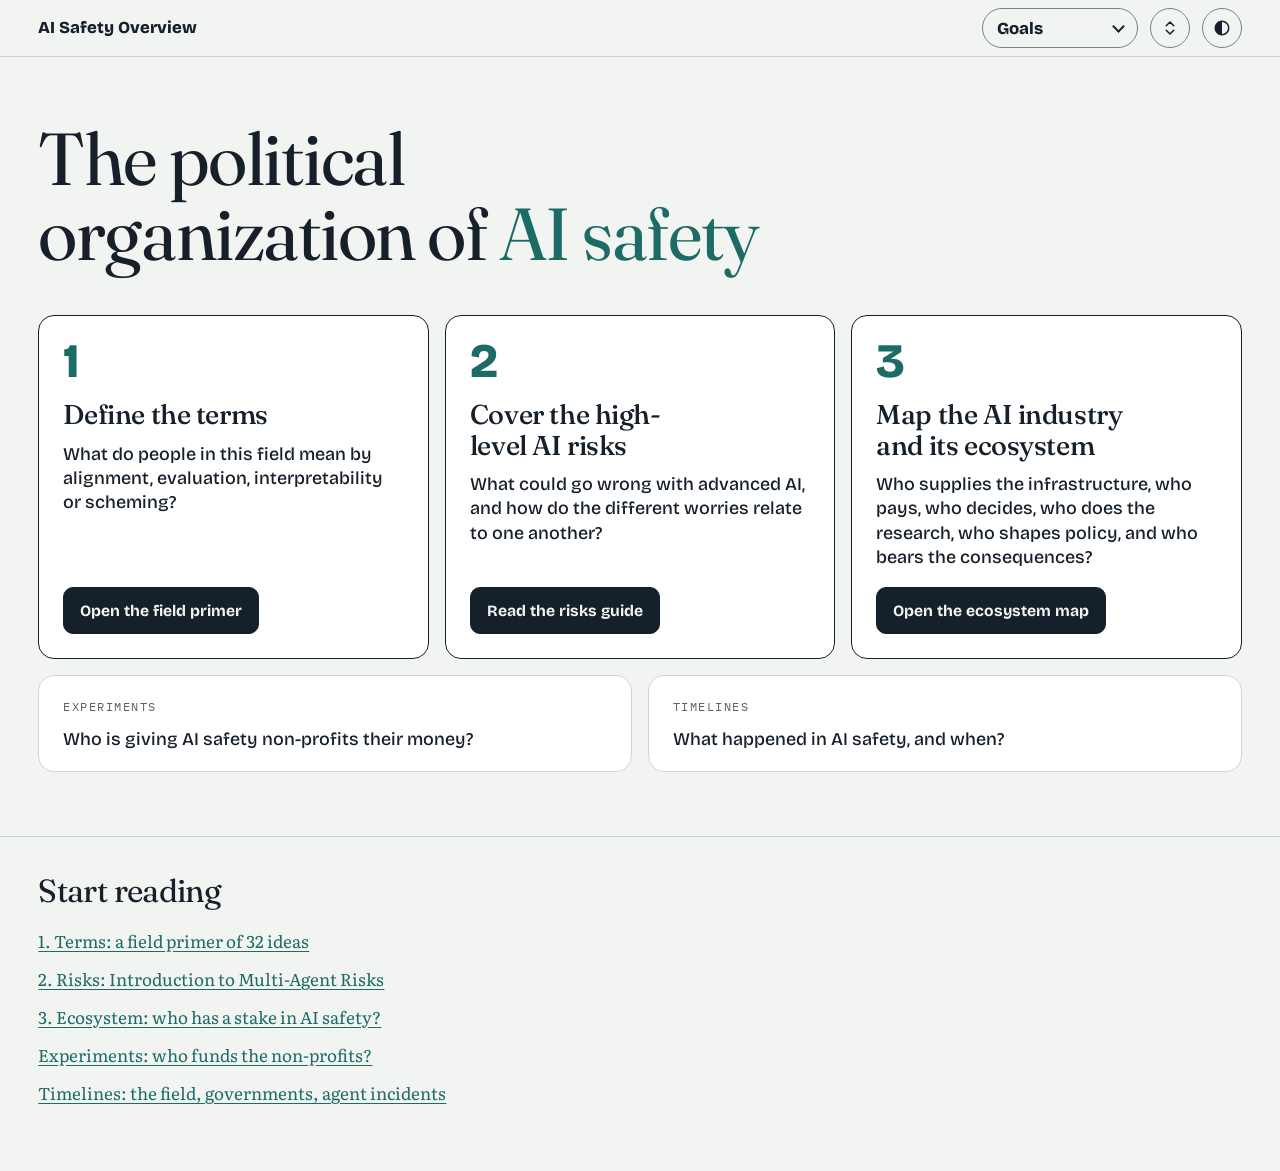
==== commit adda09da: "Trim headings and descriptions across home, terms and ecosystem Drop the home eyebrow, the primer vi" ====
--- a/index.html
+++ b/index.html
@@ -70,7 +70,6 @@
 <main id="main" tabindex="-1">
   <div class="wrap">
     <div class="hero">
-      <span class="eyebrow">What this site is for</span>
       <h1>The political organization of <span>AI safety</span></h1>
     </div>
 
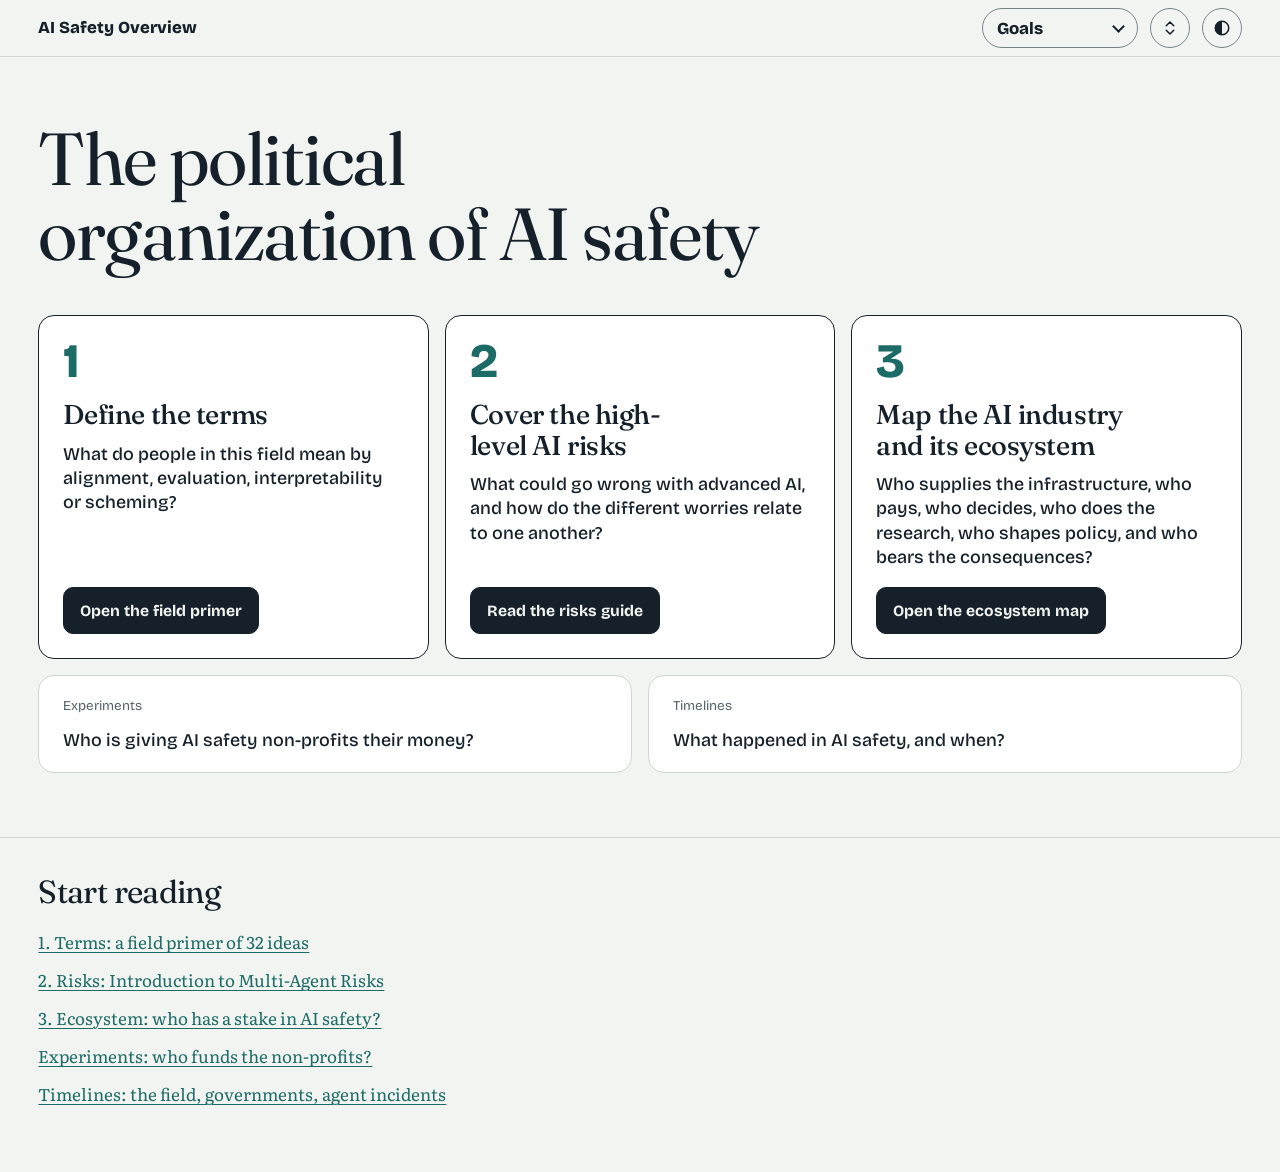
==== commit 779947e1: "Polish the site against Hallmark's checks Labels move to a sentence-case label face; eyebrows, count" ====
--- a/index.html
+++ b/index.html
@@ -14,9 +14,9 @@
 <link rel="preconnect" href="https://fonts.googleapis.com">
 <link rel="preconnect" href="https://fonts.gstatic.com" crossorigin>
 <link rel="stylesheet" href="https://fonts.googleapis.com/css2?family=Fraunces:opsz,wght@9..144,300..700&family=Bricolage+Grotesque:opsz,wght@12..96,500;12..96,700;12..96,800&family=Literata:ital,opsz,wght@0,7..72,400;0,7..72,600;1,7..72,400&family=IBM+Plex+Mono:wght@400;500&display=swap">
-<link rel="stylesheet" href="site.css?v=8">
-<link rel="stylesheet" href="explore.css?v=2">
-<link rel="stylesheet" href="visuals.css?v=2">
+<link rel="stylesheet" href="site.css?v=9">
+<link rel="stylesheet" href="explore.css?v=3">
+<link rel="stylesheet" href="visuals.css?v=3">
 <style>
 /* Goals page: three doors and two side pages. */
 /* A slight margin: the page sits in a 1560px column, narrower than the site's widest and wider than a reading page. */
@@ -25,7 +25,7 @@
 .hero h1 { max-width: 50rem; }
 @media (max-width: 900px) { .hero { padding-block: 40px 28px; } }
 .hero h1 { font-size: clamp(2.6rem, 7vw, 4.6rem); font-weight: 400; letter-spacing: -0.02em; line-height: 1.02; }
-.hero h1 span { color: var(--accent); }
+.hero h1 span { color: inherit; }
 
 /* Three doors, all the same shape: question on top, link pinned to the bottom. */
 .goals { list-style: none; margin: 0; padding: 0; display: grid; grid-template-columns: repeat(3, minmax(0, 1fr)); gap: 16px; align-items: stretch; }
@@ -130,8 +130,8 @@
 </footer>
 
 <script src="site.js?v=4"></script>
-<script src="explore.js?v=5"></script>
-<script src="visuals.js?v=2"></script>
+<script src="explore.js?v=6"></script>
+<script src="visuals.js?v=3"></script>
 <i id="page-end" hidden></i>
 <script>document.documentElement.classList.remove("pre");</script>
 </body>
--- a/site.css
+++ b/site.css
@@ -1,3 +1,11 @@
+/* Hallmark · checked: 2026-11-11 · genre: editorial (inferred)
+ * floor: 220 open (215 x 49a data names in row buttons, owner's call; 4 x 44d printed; 1 x 63 legend keys) · fixed: 7a, 10a, 19, 26a, 26b, 34, 38i, 38iii, 39a, 40, 48, 54, 62, 63, 64, 67, 73, 75 · structural: printed (44, 58, repeated disclosure stack on ecosystem)
+ * finish-review: subagent · 5 findings · 4 resolved, 1 printed (structural) · the layer ring was kept: it fills when a layer is opened, a live state
+ * built: the project · redesign: polish · v2.0.0 */
+/* Hallmark · waive 39b · app UI controls at 34 to 40px, 44px under pointer: coarse · the ecosystem map, the timeline filters and the cycle picks are tools a reader works in */
+/* Hallmark · waive 49b · real phrases: source titles and funder names in running text · a name like Berkeley Existential Risk Initiative cannot shorten at phone width */
+/* Hallmark · waive 82 · chart marks differ in colour by cycle and in place by year · each mark on the cycles network is one dated incident from the book */
+/* Hallmark · waive 72 · closed folds measured with their hidden body · the ecosystem and experiments folds keep their text one click behind a summary */
 /* Shared by the goals page (index.html) and the ecosystem page (ecosystem.html).
    Tokens and base components match the inline styles in multi-agent-risks.html. */
 :root {
@@ -24,6 +32,19 @@
   --font-body: "Literata", Georgia, "Times New Roman", serif;
   --font-mono: "IBM Plex Mono", ui-monospace, "SF Mono", Menlo, monospace;
   --measure: 66ch;
+  /* Labels, captions, table heads and tags: the UI face, a step under the body, sentence case, untracked. */
+  --font-label: var(--font-display);
+  --text-label: .84rem;
+  /* Shadows, masks and media plates. */
+  --shade: var(--shade);
+  --shade-deep: rgb(0 0 0 / .5);
+  --shade-fab: rgb(0 0 0 / .45);
+  --mask-solid: #000;
+  --plate-paper: #FFFFFF;
+  --plate-light: #FBFCFA;
+  --plate-dark: #0B1114;
+  --em-hack: #C4413B;
+  --em-hl: rgba(196, 65, 59, .09);
   /* One page width for the whole site. The risks guide's rail sits inside this, not beside it. It is wide enough to use a large screen,
      and --gutter is the room kept clear at each side of it. */
   --wrap: 1840px;
@@ -49,6 +70,7 @@
 * { box-sizing: border-box; }
 [hidden] { display: none !important; }
 html { scroll-behavior: smooth; scroll-padding-top: 72px; }
+html, body { overflow-x: clip; }
 @media (prefers-reduced-motion: reduce) { html { scroll-behavior: auto; } *, *::before, *::after { animation: none !important; transition: none !important; } }
 body { margin: 0; background: var(--bg); color: var(--ink); font-family: var(--font-body); font-size: 17px; line-height: 1.62; accent-color: var(--accent); caret-color: var(--accent); }
 
@@ -81,8 +103,10 @@
 a:focus-visible, button:focus-visible, input:focus-visible, select:focus-visible, summary:focus-visible, [tabindex]:focus-visible { outline: 3px solid var(--accent); outline-offset: 2px; border-radius: 4px; }
 .prose { max-width: var(--measure); display: grid; gap: 1em; }
 .prose ul { margin: 0; padding-left: 1.2em; display: grid; gap: .4em; }
-.eyebrow { font-family: var(--font-mono); font-size: .78rem; letter-spacing: .12em; text-transform: uppercase; color: var(--muted); }
+.eyebrow { font-family: var(--font-label); font-size: var(--text-label); color: var(--muted); }
 .mono { font-family: var(--font-mono); }
+/* notes beside a widget or chart title are labels, not figures */
+.lab-head .mono, .panel-head .mono { font-family: var(--font-label); }
 .small { font-size: .88rem; color: var(--muted); }
 strong { font-weight: 600; }
 
@@ -96,7 +120,7 @@
 .site-btn:hover, .site-btn[aria-expanded="true"] { background: var(--surface-2); }
 .site-btn::after { content: ""; flex: none; width: 7px; height: 7px; margin-top: -3px; border: solid; border-width: 0 2px 2px 0; transform: rotate(45deg); transition: transform .16s; }
 .site-btn[aria-expanded="true"]::after { transform: rotate(-135deg); margin-top: 3px; }
-.site-links { display: none; position: absolute; right: 0; top: calc(100% + 8px); z-index: 2; min-width: 15rem; flex-direction: column; gap: 2px; padding: 8px; background: var(--surface); border: 1px solid var(--line); border-radius: 14px; box-shadow: 0 8px 20px -8px rgb(0 0 0 / .35); max-height: calc(100dvh - 100px); overflow-y: auto; }
+.site-links { display: none; position: absolute; right: 0; top: calc(100% + 8px); z-index: 2; min-width: 15rem; flex-direction: column; gap: 2px; padding: 8px; background: var(--surface); border: 1px solid var(--line); border-radius: 14px; box-shadow: 0 8px 20px -8px var(--shade); max-height: calc(100dvh - 100px); overflow-y: auto; }
 .site-links.open { display: flex; }
 .site-links a { font-family: var(--font-display); font-weight: 500; font-size: 1rem; color: var(--ink); text-decoration: none; padding: 0 12px; min-height: 44px; border-radius: 10px; white-space: nowrap; display: flex; align-items: center; gap: 8px; transition: background-color .15s; }
 .site-links a:hover { background: var(--surface-2); }
@@ -139,7 +163,7 @@
 .toc-btn[aria-expanded="true"]::after { transform: rotate(-135deg); margin-top: 3px; }
 @media (max-width: 1059px) {
   .toc-btn { display: inline-flex; }
-  .chapters { display: none; position: absolute; left: 12px; right: 12px; top: calc(100% + 8px); flex-direction: column; gap: 2px; padding: 8px; background: var(--surface); border: 1px solid var(--line); border-radius: 14px; box-shadow: 0 8px 20px -8px rgb(0 0 0 / .35); max-height: calc(100dvh - 140px); overflow-y: auto; }
+  .chapters { display: none; position: absolute; left: 12px; right: 12px; top: calc(100% + 8px); flex-direction: column; gap: 2px; padding: 8px; background: var(--surface); border: 1px solid var(--line); border-radius: 14px; box-shadow: 0 8px 20px -8px var(--shade); max-height: calc(100dvh - 140px); overflow-y: auto; }
   .chapters.open { display: flex; }
   .chapters a { min-height: 48px; font-size: 1rem; padding: 0 12px; border-radius: 10px; }
 }
@@ -151,6 +175,7 @@
 .btn { font-family: var(--font-display); font-weight: 700; font-size: .98rem; border-radius: 10px; padding: 10px 16px; min-height: 44px; border: 1.5px solid var(--ink); background: var(--ink); color: var(--bg); cursor: pointer; text-decoration: none; display: inline-flex; align-items: center; gap: 8px; transition: background-color .15s, border-color .15s, color .15s, transform .12s; }
 .btn:hover { background: var(--accent); border-color: var(--accent); color: var(--on-fill); }
 .btn:active { transform: translateY(1px); }
+.btn:disabled, .btn[aria-disabled="true"] { background: var(--surface-2); color: var(--muted); border-color: var(--line); cursor: not-allowed; pointer-events: none; }
 .btn.ghost { background: transparent; color: var(--ink); }
 .btn.ghost:hover { background: var(--surface-2); border-color: var(--ink); color: var(--ink); }
 .btn.sm { font-size: .88rem; padding: 7px 14px; border-radius: 8px; min-height: 40px; }
@@ -161,9 +186,9 @@
 
 section.chapter { padding: 56px 0 24px; border-top: 1px solid var(--line); }
 .chapter-head { display: grid; gap: 10px; margin-bottom: 28px; max-width: 48rem; }
-.chapter-num { font-family: var(--font-mono); font-size: .8rem; color: var(--accent); letter-spacing: .08em; text-transform: uppercase; }
+.chapter-num { font-family: var(--font-label); font-size: var(--text-label); color: var(--accent); }
 .sub { padding-top: 40px; display: grid; gap: 22px; }
-.tag { font-family: var(--font-mono); font-size: .76rem; text-transform: uppercase; letter-spacing: .1em; padding: 3px 8px; border-radius: 6px; background: var(--surface-2); color: var(--muted); white-space: nowrap; }
+.tag { font-family: var(--font-label); font-size: var(--text-label); padding: 3px 8px; border-radius: 6px; background: var(--surface-2); color: var(--muted); white-space: nowrap; }
 .tag.accent { background: var(--accent-soft); color: var(--accent); }
 .tag.warn { background: var(--mis-soft); color: var(--mis-ink); }
 .callout { background: var(--accent-soft); border-radius: 12px; padding: 16px 18px; max-width: 46rem; font-size: .96rem; }
--- a/explore.css
+++ b/explore.css
@@ -18,7 +18,7 @@
 /* The everyday example that makes the definition concrete. */
 .picture { margin: 0; display: grid; gap: 6px; max-width: 40rem; }
 /* the label carries the unit's colour with a short rule beside it; the example itself has no box or bar */
-.picture-label { display: flex; align-items: center; gap: 10px; font-family: var(--font-mono); font-size: .74rem; letter-spacing: .1em; text-transform: uppercase; color: var(--k-ink); }
+.picture-label { display: flex; align-items: center; gap: 10px; font-family: var(--font-label); font-size: var(--text-label); color: var(--k-ink); }
 .picture-label::after { content: ""; flex: 0 1 3rem; height: 1px; background: var(--k); }
 .picture p { font-size: 1.04rem; }
 
@@ -30,7 +30,7 @@
 
 /* ---------- Layer: a closed row that says what is inside it. ---------- */
 .layers { display: grid; gap: 8px; max-width: 64rem; }
-.layers-label { font-family: var(--font-mono); font-size: .74rem; letter-spacing: .1em; text-transform: uppercase; color: var(--muted); margin-bottom: 2px; }
+.layers-label { font-family: var(--font-label); font-size: var(--text-label); color: var(--muted); margin-bottom: 2px; }
 .layer { background: var(--surface); border: 1px solid var(--line); border-radius: 12px; min-width: 0; transition: border-color .15s; }
 .layer[open] { border-color: var(--ink); }
 /* The title keeps a floor, so in a narrow column the hook's figures wrap onto another line instead of crushing it. */
@@ -39,7 +39,7 @@
 .layer > summary:hover { background: var(--surface-2); }
 .layer[open] > summary { border-radius: 11px 11px 0 0; }
 /* the marker before the kind fills in once the reader has opened this layer */
-.layer-kind { display: inline-flex; align-items: center; gap: 9px; font-family: var(--font-mono); font-size: .74rem; letter-spacing: .09em; text-transform: uppercase; color: var(--k-ink, var(--accent)); }
+.layer-kind { display: inline-flex; align-items: center; gap: 9px; font-family: var(--font-label); font-size: var(--text-label); color: var(--k-ink, var(--accent)); }
 .layer-kind::before { content: ""; flex: none; width: 9px; height: 9px; border-radius: 50%; border: 1.5px solid var(--k, var(--accent)); transition: background-color .2s; }
 .layer.seen .layer-kind::before, .layer[open] .layer-kind::before { background: var(--k, var(--accent)); }
 .layer-what { display: grid; gap: 2px; min-width: 0; }
@@ -68,8 +68,8 @@
 /* A segmented bar: one row, one choice, and a fill that marks it. Every option takes the same share of the bar,
    so the fill says which option is chosen and not how long its label happens to be. Where the bar is stretched by
    its parent the share is a fraction of that width; where it sits inline the options match the widest of them. */
-.seg { display: grid; grid-auto-flow: column; grid-auto-columns: minmax(0, 1fr); border: 1.5px solid var(--line-strong); border-radius: 10px; overflow: hidden; }
-.seg button { font-family: var(--font-mono); font-size: .82rem; line-height: 1.3; text-align: center; background: transparent; border: 0; padding: 8px 10px; min-height: 40px; color: var(--muted); cursor: pointer; transition: background-color .15s, color .15s; }
+.seg { display: flex; flex-wrap: wrap; border: 1.5px solid var(--line-strong); border-radius: 10px; overflow: hidden; }
+.seg button { flex: 1 0 auto; white-space: nowrap; font-family: var(--font-label); font-size: .86rem; line-height: 1.3; text-align: center; background: transparent; border: 0; padding: 8px 10px; min-height: 40px; color: var(--muted); cursor: pointer; transition: background-color .15s, color .15s; }
 .seg button:hover:not([aria-pressed="true"]) { background: var(--surface-2); color: var(--ink); }
 .seg button[aria-pressed="true"] { background: var(--ink); color: var(--bg); }
 
@@ -84,10 +84,10 @@
 @media (pointer: coarse) { .pills button, .theme-chips button, .seg button { min-height: 44px; } }
 
 /* ---------- Terms explained in place (see terms.js). The page keeps its glossary; this marks the first use. ---------- */
-.term { text-decoration: underline dotted var(--accent); text-decoration-thickness: 1.5px; text-underline-offset: 4px; cursor: help; border-radius: 3px; }
+.term { white-space: nowrap; text-decoration: underline dotted var(--accent); text-decoration-thickness: 1.5px; text-underline-offset: 4px; cursor: help; border-radius: 3px; }
 .term:hover, .term[aria-describedby] { background: var(--accent-soft); }
-.tip { position: absolute; z-index: 30; left: 0; top: 0; max-width: min(22rem, calc(100vw - 24px)); background: var(--ink); color: var(--bg); border-radius: 10px; padding: 12px 14px; font-size: .9rem; line-height: 1.45; box-shadow: 0 12px 28px -12px rgb(0 0 0 / .5); pointer-events: none; visibility: hidden; opacity: 0; transform: translateY(4px); transition: opacity .14s, transform .14s cubic-bezier(.16, 1, .3, 1), visibility .14s; }
-.tip.show { visibility: visible; opacity: 1; transform: none; }
+.tip { position: absolute; z-index: 30; left: 0; top: 0; max-width: min(22rem, calc(100vw - 24px)); background: var(--ink); color: var(--bg); border-radius: 10px; padding: 12px 14px; font-size: .9rem; line-height: 1.45; box-shadow: 0 12px 28px -12px var(--shade-deep); pointer-events: none; transition: opacity .14s, transform .14s cubic-bezier(.16, 1, .3, 1), visibility .14s; }
+.js .tip:not(.show) { visibility: hidden; opacity: 0; transform: translateY(4px); }
 .tip b { font-family: var(--font-display); display: block; margin-bottom: 2px; }
 
 /* Existing blocks, once they sit inside a layer. */
@@ -119,7 +119,7 @@
 .mode-btn .i-close, .mode-btn[aria-pressed="true"] .i-open { display: none; }
 .mode-btn[aria-pressed="true"] .i-close { display: inline; }
 .mode-btn[aria-pressed="true"] { background: var(--ink); color: var(--bg); border-color: var(--ink); }
-.mode-fab { display: none; position: fixed; right: 14px; bottom: calc(14px + env(safe-area-inset-bottom, 0px)); z-index: 25; width: 48px; height: 48px; background: var(--surface); box-shadow: 0 6px 16px -6px rgb(0 0 0 / .45); }
+.mode-fab { display: none; position: fixed; right: 14px; bottom: calc(14px + env(safe-area-inset-bottom, 0px)); z-index: 25; width: 48px; height: 48px; background: var(--surface); box-shadow: 0 6px 16px -6px var(--shade-fab); }
 @media (max-width: 700px) { .bar .mode-btn { display: none; } .mode-fab { display: grid; } }
 .how-to-read { display: flex; flex-wrap: wrap; align-items: center; gap: 10px 16px; max-width: 46rem; padding: 14px 16px; border: 1px dashed var(--line-strong); border-radius: 12px; font-size: .92rem; }
 .how-to-read p { flex: 1 1 18rem; }
--- a/visuals.css
+++ b/visuals.css
@@ -29,9 +29,9 @@
 .classifier { display: grid; grid-template-columns: minmax(0, 1fr) minmax(0, 1.2fr); gap: 22px; }
 @media (max-width: 860px) { .classifier { grid-template-columns: minmax(0, 1fr); } }
 .grid-fig { display: grid; grid-template-columns: 6.2rem repeat(2, minmax(0, 1fr)); grid-template-rows: auto repeat(3, minmax(56px, auto)); gap: 6px; font-size: .88rem; }
-.grid-fig .hd { font-family: var(--font-mono); font-size: .76rem; color: var(--muted); display: flex; align-items: center; justify-content: center; text-align: center; text-transform: uppercase; letter-spacing: .06em; }
+.grid-fig .hd { font-family: var(--font-label); font-size: var(--text-label); color: var(--muted); display: flex; align-items: center; justify-content: center; text-align: center; }
 .grid-fig .rh { justify-content: flex-start; text-align: left; }
-.cell { border-radius: 10px; border: 1.5px solid var(--line); display: flex; align-items: center; justify-content: center; text-align: center; padding: 8px; font-family: var(--font-display); font-weight: 700; color: var(--muted); background: var(--surface-2); transition: all .2s; }
+.cell { border-radius: 10px; border: 1.5px solid var(--line); display: flex; align-items: center; justify-content: center; text-align: center; padding: 8px; font-family: var(--font-display); font-weight: 700; color: var(--muted); background: var(--surface-2); transition: background-color .2s, color .2s, border-color .2s, box-shadow .2s, transform .2s; }
 .cell.na { font-family: var(--font-mono); font-weight: 400; font-size: .78rem; }
 .cell.collusion { grid-column: 3; grid-row: 2 / span 3; }
 .cell.on.mis { background: var(--mis-soft); border-color: var(--mis); color: var(--mis-ink); }
@@ -50,10 +50,10 @@
 .payoff .hl { outline: 2.5px solid var(--ink); }
 .road { position: relative; height: 96px; border-radius: 12px; background: var(--surface-2); overflow: hidden; border: 1px solid var(--line); max-width: 100%; }
 .road .lane { position: absolute; left: 0; right: 0; top: 50%; border-top: 2px dashed var(--line); }
-.car { position: absolute; width: 58px; height: 34px; border-radius: 8px; display: grid; place-items: center; font-family: var(--font-mono); font-size: .7rem; font-weight: 500; color: var(--on-fill); transition: top .8s ease, left 1.2s ease; }
+.car { position: absolute; width: 58px; height: 34px; border-radius: 8px; display: grid; place-items: center; font-family: var(--font-mono); font-size: .7rem; font-weight: 500; color: var(--on-fill); top: 31px; transition: translate .8s ease; }
 .car.a { background: var(--accent); left: 22%; }
 .car.b { background: var(--col); left: 62%; }
-.amb { position: absolute; width: 74px; height: 34px; border-radius: 8px; background: var(--surface); border: 2px solid var(--con); color: var(--con); display: grid; place-items: center; font-family: var(--font-mono); font-size: .7rem; left: -90px; top: 31px; transition: left 1.6s ease; }
+.amb { position: absolute; width: 74px; height: 34px; border-radius: 8px; background: var(--surface); border: 2px solid var(--con); color: var(--con); display: grid; place-items: center; font-family: var(--font-mono); font-size: .7rem; left: -90px; top: 31px; transition: translate 1.6s ease; }
 .outcome { font-family: var(--font-display); font-weight: 700; font-size: 1.05rem; min-height: 1.6em; }
 .outcome.good { color: var(--good); }
 .outcome.bad { color: var(--bad); }
@@ -74,7 +74,7 @@
 
 /* Stego */
 .msg { background: var(--surface-2); border-radius: 10px; padding: 14px 16px; font-size: 1rem; line-height: 1.7; }
-.msg .k { transition: all .3s; }
+.msg .k { transition: background-color .3s, color .3s, border-color .3s, opacity .3s, transform .3s; }
 .msg.reveal .k { background: var(--col); color: var(--on-fill); border-radius: 3px; padding: 0 2px; font-weight: 600; }
 .decoded { font-family: var(--font-mono); font-size: .9rem; min-height: 1.5em; }
 
@@ -95,7 +95,7 @@
 .fc-mark.missed { background: none; border: 2px solid var(--bad); box-sizing: border-box; }
 .fc-card { background: var(--surface); border: 1.5px solid var(--line-strong); border-radius: 14px; padding: 18px 20px; display: grid; gap: 12px; align-content: start; }
 .fc-card.is-done { border-style: dashed; }
-.fc-kind { font-family: var(--font-mono); font-size: .72rem; letter-spacing: .1em; text-transform: uppercase; color: var(--muted); margin: 0; }
+.fc-kind { font-family: var(--font-label); font-size: var(--text-label); color: var(--muted); margin: 0; }
 .fc-face { display: grid; gap: 8px; align-content: start; min-height: 7.5rem; }
 .fc-face:focus { outline: none; }
 .fc-face:focus-visible { outline: 2px solid var(--accent); outline-offset: 6px; border-radius: 6px; }
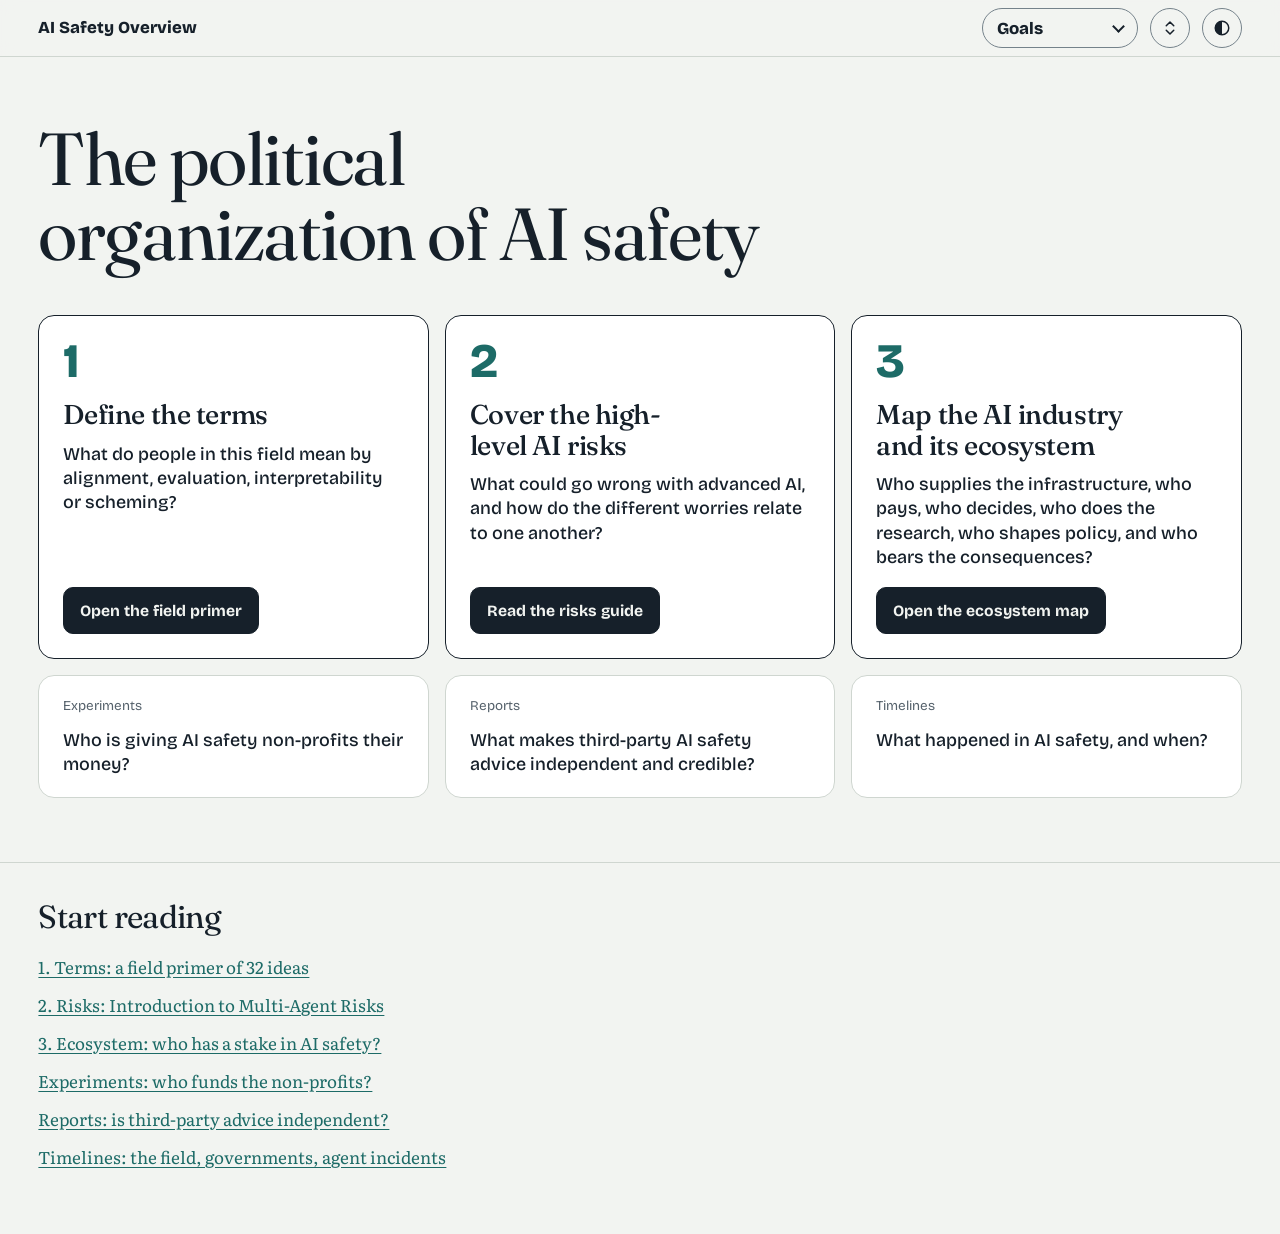
==== commit d20f90cd: "Add the Reports page: is third-party AI safety advice independent? A scrolling bubble chart of the f" ====
--- a/index.html
+++ b/index.html
@@ -38,8 +38,8 @@
 .goal-main .btn { justify-self: start; align-self: end; margin-top: 6px; }
 
 
-.extras { display: grid; grid-template-columns: repeat(2, minmax(0, 1fr)); gap: 16px; margin-top: 16px; }
-@media (max-width: 720px) { .extras { grid-template-columns: minmax(0, 1fr); } }
+.extras { display: grid; grid-template-columns: repeat(3, minmax(0, 1fr)); gap: 16px; margin-top: 16px; }
+@media (max-width: 900px) { .extras { grid-template-columns: minmax(0, 1fr); } }
 .extra { background: var(--surface); border: 1px solid var(--line); border-radius: 16px; padding: 20px 24px; display: grid; gap: 10px; align-content: start; text-decoration: none; color: var(--ink); transition: border-color .15s; }
 .extra:hover { border-color: var(--ink); }
 .extra .asks { font-family: var(--font-display); font-weight: 500; font-size: 1.12rem; line-height: 1.35; }
@@ -60,6 +60,7 @@
         <a href="multi-agent-risks.html"><span class="n">2</span>Risks</a>
         <a href="ecosystem.html"><span class="n">3</span>Ecosystem</a>
         <a href="experiments.html">Experiments</a>
+        <a href="reports.html">Reports</a>
         <a href="timelines.html">Timelines</a>
       </nav>
     </div>
@@ -109,6 +110,7 @@
       </ol>
       <div class="extras">
         <a class="extra" href="experiments.html"><span class="eyebrow">Experiments</span><span class="asks">Who is giving AI safety non-profits their money?</span></a>
+        <a class="extra" href="reports.html"><span class="eyebrow">Reports</span><span class="asks">What makes third-party AI safety advice independent and credible?</span></a>
         <a class="extra" href="timelines.html"><span class="eyebrow">Timelines</span><span class="asks">What happened in AI safety, and when?</span></a>
       </div>
     </section>
@@ -124,6 +126,7 @@
       <a href="multi-agent-risks.html">2. Risks: Introduction to Multi-Agent Risks</a>
       <a href="ecosystem.html">3. Ecosystem: who has a stake in AI safety?</a>
       <a href="experiments.html">Experiments: who funds the non-profits?</a>
+      <a href="reports.html">Reports: is third-party advice independent?</a>
       <a href="timelines.html">Timelines: the field, governments, agent incidents</a>
     </div>
   </div>
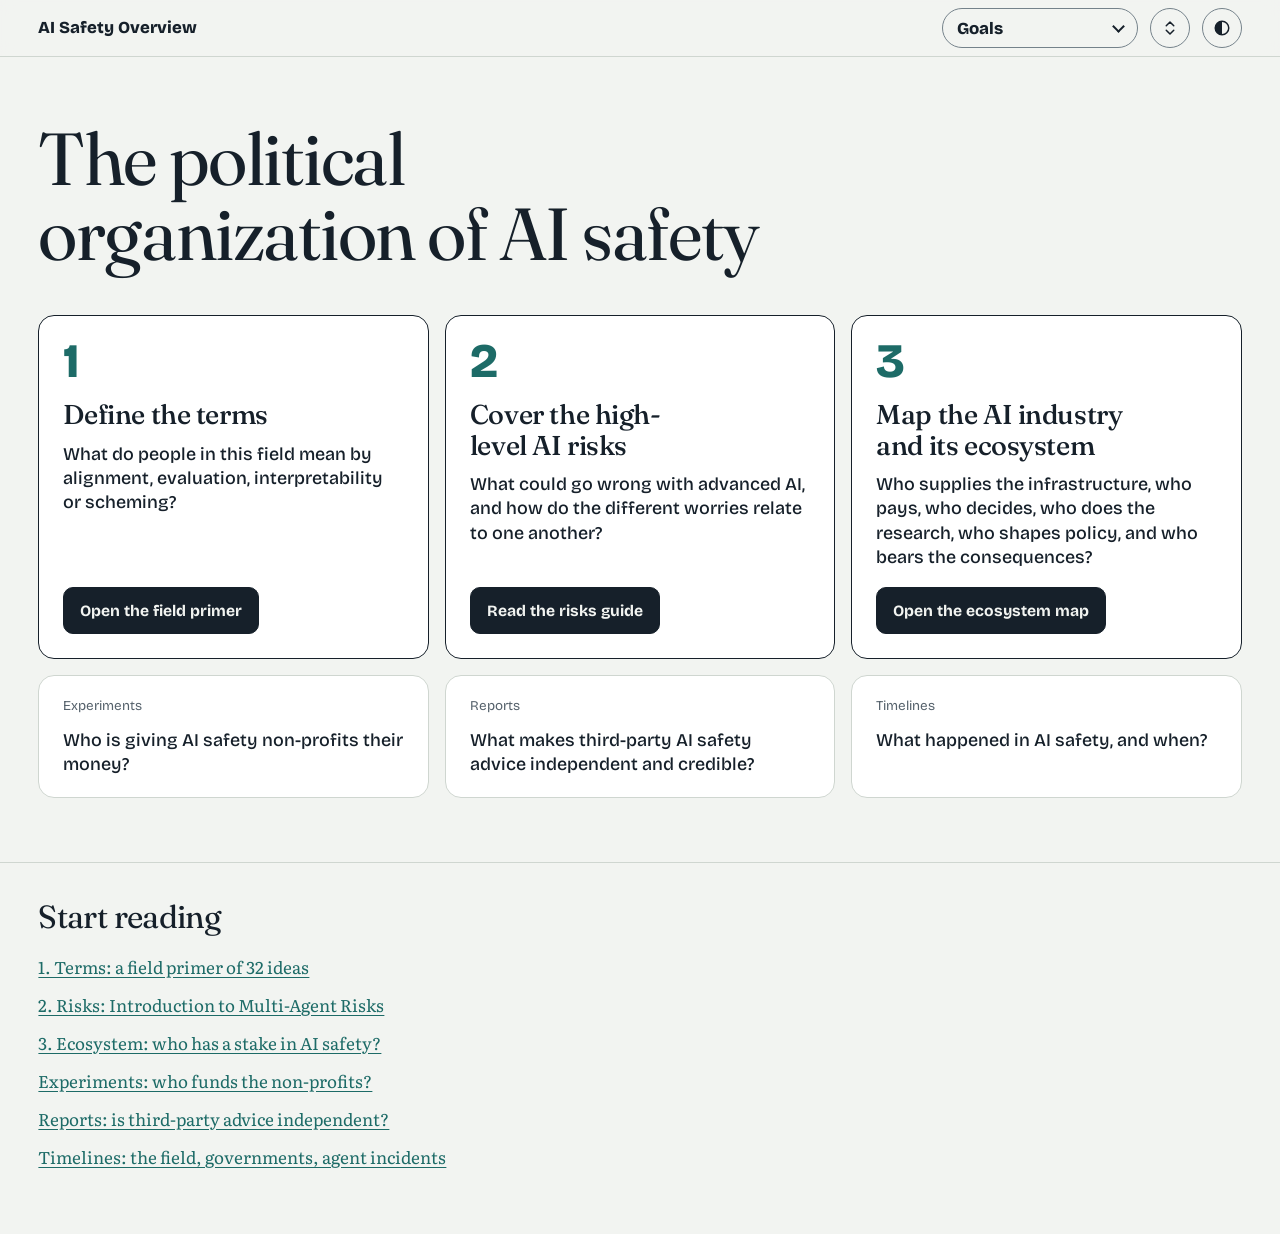
==== commit 632ecaf8: "Colour the map and the risks page from the reports palette; name Risks 'Multi-agent risks' in the pa" ====
--- a/index.html
+++ b/index.html
@@ -14,7 +14,7 @@
 <link rel="preconnect" href="https://fonts.googleapis.com">
 <link rel="preconnect" href="https://fonts.gstatic.com" crossorigin>
 <link rel="stylesheet" href="https://fonts.googleapis.com/css2?family=Fraunces:opsz,wght@9..144,300..700&family=Bricolage+Grotesque:opsz,wght@12..96,500;12..96,700;12..96,800&family=Literata:ital,opsz,wght@0,7..72,400;0,7..72,600;1,7..72,400&family=IBM+Plex+Mono:wght@400;500&display=swap">
-<link rel="stylesheet" href="site.css?v=9">
+<link rel="stylesheet" href="site.css?v=10">
 <link rel="stylesheet" href="explore.css?v=3">
 <link rel="stylesheet" href="visuals.css?v=3">
 <style>
@@ -57,7 +57,7 @@
       <nav class="site-links" id="siteLinks" aria-label="Site pages">
         <a href="index.html" aria-current="page">Goals</a>
         <a href="terms.html"><span class="n">1</span>Terms</a>
-        <a href="multi-agent-risks.html"><span class="n">2</span>Risks</a>
+        <a href="multi-agent-risks.html"><span class="n">2</span>Multi-agent risks</a>
         <a href="ecosystem.html"><span class="n">3</span>Ecosystem</a>
         <a href="experiments.html">Experiments</a>
         <a href="reports.html">Reports</a>
--- a/site.css
+++ b/site.css
@@ -17,7 +17,7 @@
   --line: #CFD6D0;
   --accent: #1D6B67;
   --accent-soft: #D5E7E4;
-  --mis: #B07A08;
+  --mis: #8F6400;
   --mis-soft: #F4E7C8;
   --con: #B8374A;
   --con-soft: #F5D9DD;
@@ -56,15 +56,15 @@
   :root:not([data-theme="light"]) {
     --bg: #0F1519; --surface: #172027; --surface-2: #1E2931; --ink: #E6ECE9; --muted: #9AA7AF; --line: #2C3943;
     --accent: #5BBDB4; --accent-soft: #173A38;
-    --mis: #E3AE45; --mis-soft: #3A2E12; --con: #EE6F80; --con-soft: #3F1D24; --col: #9C8EF2; --col-soft: #29244A;
-    --line-strong: #6E7F8A; --mis-ink: #E3AE45; --con-ink: #EE6F80; --on-fill: #0F1519; color-scheme: dark;
+    --mis: #DBA63E; --mis-soft: #3A2E12; --con: #E8667A; --con-soft: #3F1D24; --col: #9486EC; --col-soft: #29244A;
+    --line-strong: #6E7F8A; --mis-ink: #DBA63E; --con-ink: #E8667A; --on-fill: #0F1519; color-scheme: dark;
   }
 }
 :root[data-theme="dark"] {
   --bg: #0F1519; --surface: #172027; --surface-2: #1E2931; --ink: #E6ECE9; --muted: #9AA7AF; --line: #2C3943;
   --accent: #5BBDB4; --accent-soft: #173A38;
-  --mis: #E3AE45; --mis-soft: #3A2E12; --con: #EE6F80; --con-soft: #3F1D24; --col: #9C8EF2; --col-soft: #29244A;
-  --line-strong: #6E7F8A; --mis-ink: #E3AE45; --con-ink: #EE6F80; --on-fill: #0F1519; color-scheme: dark;
+  --mis: #DBA63E; --mis-soft: #3A2E12; --con: #E8667A; --con-soft: #3F1D24; --col: #9486EC; --col-soft: #29244A;
+  --line-strong: #6E7F8A; --mis-ink: #DBA63E; --con-ink: #E8667A; --on-fill: #0F1519; color-scheme: dark;
 }
 
 * { box-sizing: border-box; }
@@ -116,7 +116,7 @@
 /* Page menu: the links between the pages of the site, behind one button at the right of the bar. The button names the page it is on.
    It is one width and sits just before the theme switch on every page, so it does not move from page to page. */
 .site-menu { position: relative; flex: none; }
-.site-btn { display: inline-flex; align-items: center; justify-content: space-between; gap: 10px; box-sizing: border-box; width: 9.75rem; min-height: 40px; padding: 0 14px; background: none; border: 1px solid var(--line-strong); border-radius: 999px; color: var(--ink); font-family: var(--font-display); font-weight: 800; font-size: 1.05rem; white-space: nowrap; cursor: pointer; transition: background-color .15s; }
+.site-btn { display: inline-flex; align-items: center; justify-content: space-between; gap: 10px; box-sizing: border-box; width: 12.25rem; min-height: 40px; white-space: nowrap; padding: 0 14px; background: none; border: 1px solid var(--line-strong); border-radius: 999px; color: var(--ink); font-family: var(--font-display); font-weight: 800; font-size: 1.05rem; white-space: nowrap; cursor: pointer; transition: background-color .15s; }
 .site-btn:hover, .site-btn[aria-expanded="true"] { background: var(--surface-2); }
 .site-btn::after { content: ""; flex: none; width: 7px; height: 7px; margin-top: -3px; border: solid; border-width: 0 2px 2px 0; transform: rotate(45deg); transition: transform .16s; }
 .site-btn[aria-expanded="true"]::after { transform: rotate(-135deg); margin-top: 3px; }
@@ -132,7 +132,7 @@
   .bar:has(.chapters) .site-name svg { display: block; }
 }
 /* on a phone there is no room for the home button beside a Contents menu; Goals is the first entry of the page menu */
-@media (max-width: 480px) { .bar:has(.toc-btn) .site-name { display: none; } .site-btn { width: 9.5rem; padding: 0 12px; } }
+@media (max-width: 480px) { .bar:has(.toc-btn) .site-name { display: none; } .site-btn { width: auto; min-width: 9.5rem; padding: 0 12px; gap: 8px; font-size: .92rem; } }
 @media (max-width: 700px) {
   .site-name { width: 40px; justify-content: center; border: 1px solid var(--line-strong); border-radius: 50%; }
   .site-name span { display: none; }
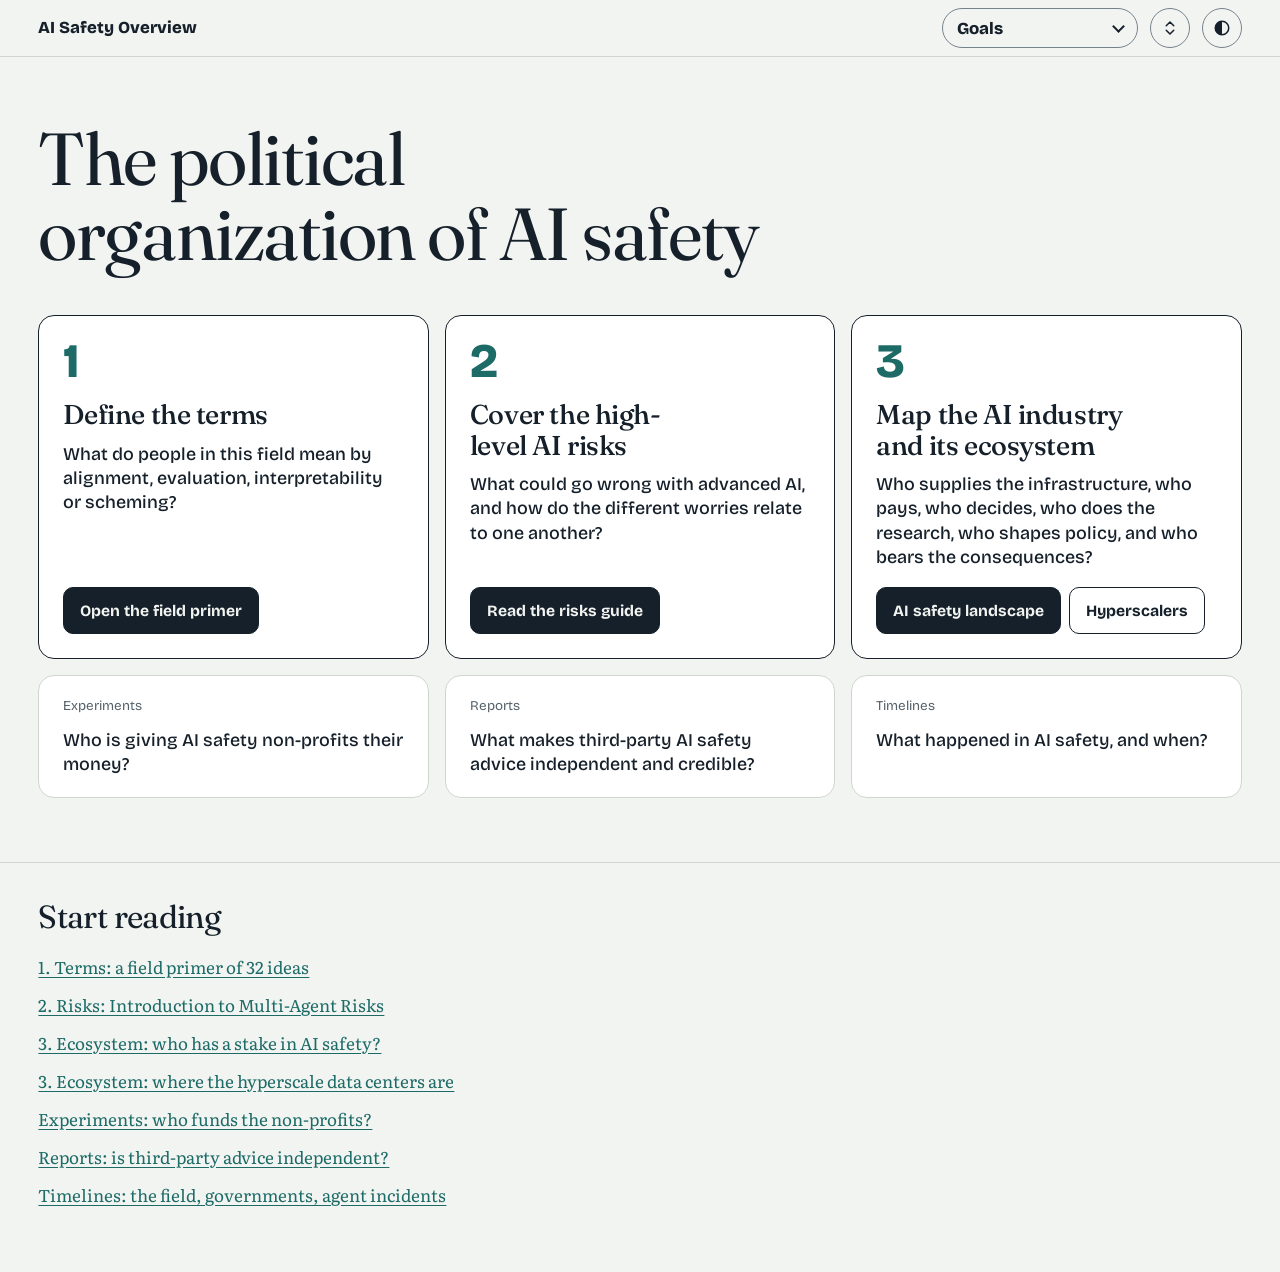
==== commit ec44ff70: "Group Ecosystem into two pages, recolour funders and talent, add the NVIDIA experiment - Site menu: " ====
--- a/index.html
+++ b/index.html
@@ -14,7 +14,7 @@
 <link rel="preconnect" href="https://fonts.googleapis.com">
 <link rel="preconnect" href="https://fonts.gstatic.com" crossorigin>
 <link rel="stylesheet" href="https://fonts.googleapis.com/css2?family=Fraunces:opsz,wght@9..144,300..700&family=Bricolage+Grotesque:opsz,wght@12..96,500;12..96,700;12..96,800&family=Literata:ital,opsz,wght@0,7..72,400;0,7..72,600;1,7..72,400&family=IBM+Plex+Mono:wght@400;500&display=swap">
-<link rel="stylesheet" href="site.css?v=10">
+<link rel="stylesheet" href="site.css?v=11">
 <link rel="stylesheet" href="explore.css?v=3">
 <link rel="stylesheet" href="visuals.css?v=3">
 <style>
@@ -44,6 +44,8 @@
 .extra:hover { border-color: var(--ink); }
 .extra .asks { font-family: var(--font-display); font-weight: 500; font-size: 1.12rem; line-height: 1.35; }
 
+.goal-links { display: flex; flex-wrap: wrap; gap: 8px; align-self: end; margin-top: 6px; }
+.goal-links .btn { margin-top: 0; }
 </style>
 </head>
 <body>
@@ -58,7 +60,9 @@
         <a href="index.html" aria-current="page">Goals</a>
         <a href="terms.html"><span class="n">1</span>Terms</a>
         <a href="multi-agent-risks.html"><span class="n">2</span>Multi-agent risks</a>
-        <a href="ecosystem.html"><span class="n">3</span>Ecosystem</a>
+        <span class="site-grp"><span class="n">3</span>Ecosystem</span>
+        <a class="site-sub" href="ecosystem.html">AI safety landscape</a>
+        <a class="site-sub" href="hyperscale.html">Hyperscalers</a>
         <a href="experiments.html">Experiments</a>
         <a href="reports.html">Reports</a>
         <a href="timelines.html">Timelines</a>
@@ -104,7 +108,10 @@
           <div class="goal-main">
             <h3>Map the AI industry and its ecosystem</h3>
             <p class="asks">Who supplies the infrastructure, who pays, who decides, who does the research, who shapes policy, and who bears the consequences?</p>
-            <a class="btn" href="ecosystem.html">Open the ecosystem map</a>
+            <div class="goal-links">
+              <a class="btn" href="ecosystem.html">AI safety landscape</a>
+              <a class="btn ghost" href="hyperscale.html">Hyperscalers</a>
+            </div>
           </div>
         </li>
       </ol>
@@ -125,6 +132,7 @@
       <a href="terms.html">1. Terms: a field primer of 32 ideas</a>
       <a href="multi-agent-risks.html">2. Risks: Introduction to Multi-Agent Risks</a>
       <a href="ecosystem.html">3. Ecosystem: who has a stake in AI safety?</a>
+      <a href="hyperscale.html">3. Ecosystem: where the hyperscale data centers are</a>
       <a href="experiments.html">Experiments: who funds the non-profits?</a>
       <a href="reports.html">Reports: is third-party advice independent?</a>
       <a href="timelines.html">Timelines: the field, governments, agent incidents</a>
--- a/site.css
+++ b/site.css
@@ -124,6 +124,9 @@
 .site-links.open { display: flex; }
 .site-links a { font-family: var(--font-display); font-weight: 500; font-size: 1rem; color: var(--ink); text-decoration: none; padding: 0 12px; min-height: 44px; border-radius: 10px; white-space: nowrap; display: flex; align-items: center; gap: 8px; transition: background-color .15s; }
 .site-links a:hover { background: var(--surface-2); }
+/* Ecosystem is a group in the site menu: its name, then its two pages indented under it. */
+.site-links .site-grp { font-family: var(--font-display); font-weight: 500; font-size: 1rem; color: var(--muted); padding: 0 12px; min-height: 40px; display: flex; align-items: center; gap: 8px; white-space: nowrap; }
+.site-links a.site-sub { padding-left: 40px; }
 .site-links a[aria-current] { color: var(--accent); background: var(--accent-soft); font-weight: 700; }
 .site-links .n { font-family: var(--font-mono); font-size: .72rem; font-weight: 400; line-height: 1; width: 20px; height: 20px; border-radius: 50%; border: 1.5px solid currentColor; display: grid; place-items: center; flex: none; }
 @media (max-width: 1439px) {
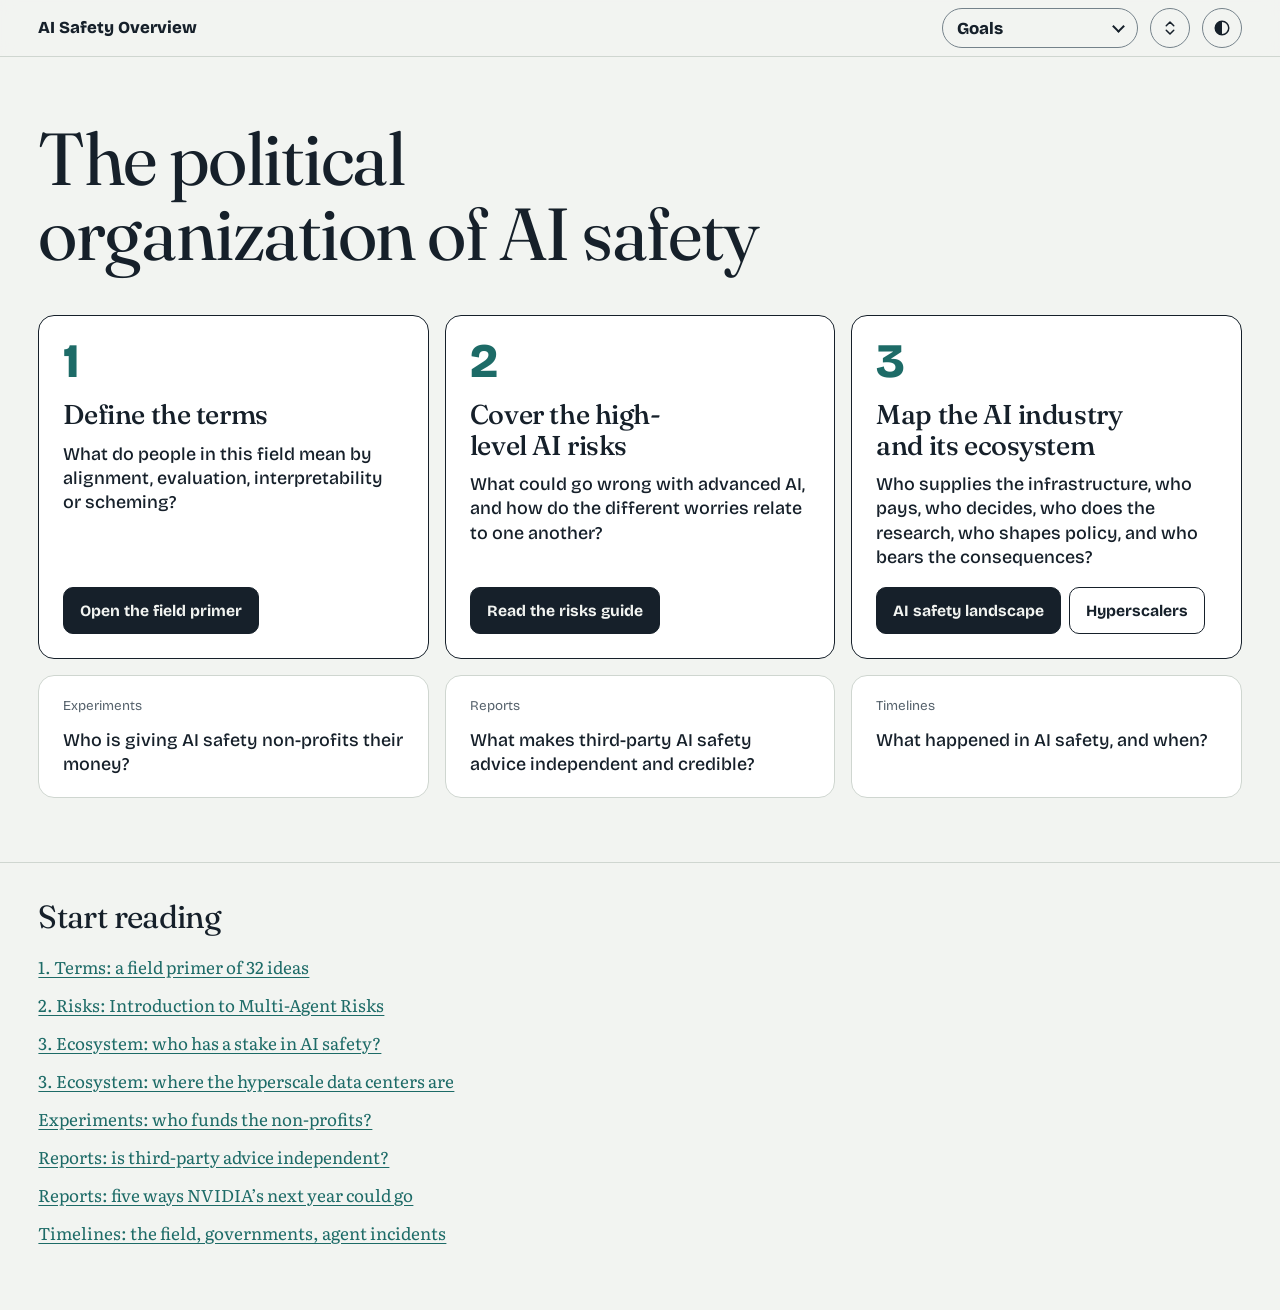
==== commit 44688d04: "Reports become two: AI safety advice, and five ways NVIDIA's next year could go - reports-nvidia.htm" ====
--- a/index.html
+++ b/index.html
@@ -64,7 +64,9 @@
         <a class="site-sub" href="ecosystem.html">AI safety landscape</a>
         <a class="site-sub" href="hyperscale.html">Hyperscalers</a>
         <a href="experiments.html">Experiments</a>
-        <a href="reports.html">Reports</a>
+        <span class="site-grp">Reports</span>
+        <a class="site-sub" href="reports.html">AI safety advice</a>
+        <a class="site-sub" href="reports-nvidia.html">NVIDIA scenarios</a>
         <a href="timelines.html">Timelines</a>
       </nav>
     </div>
@@ -135,6 +137,7 @@
       <a href="hyperscale.html">3. Ecosystem: where the hyperscale data centers are</a>
       <a href="experiments.html">Experiments: who funds the non-profits?</a>
       <a href="reports.html">Reports: is third-party advice independent?</a>
+      <a href="reports-nvidia.html">Reports: five ways NVIDIA’s next year could go</a>
       <a href="timelines.html">Timelines: the field, governments, agent incidents</a>
     </div>
   </div>
